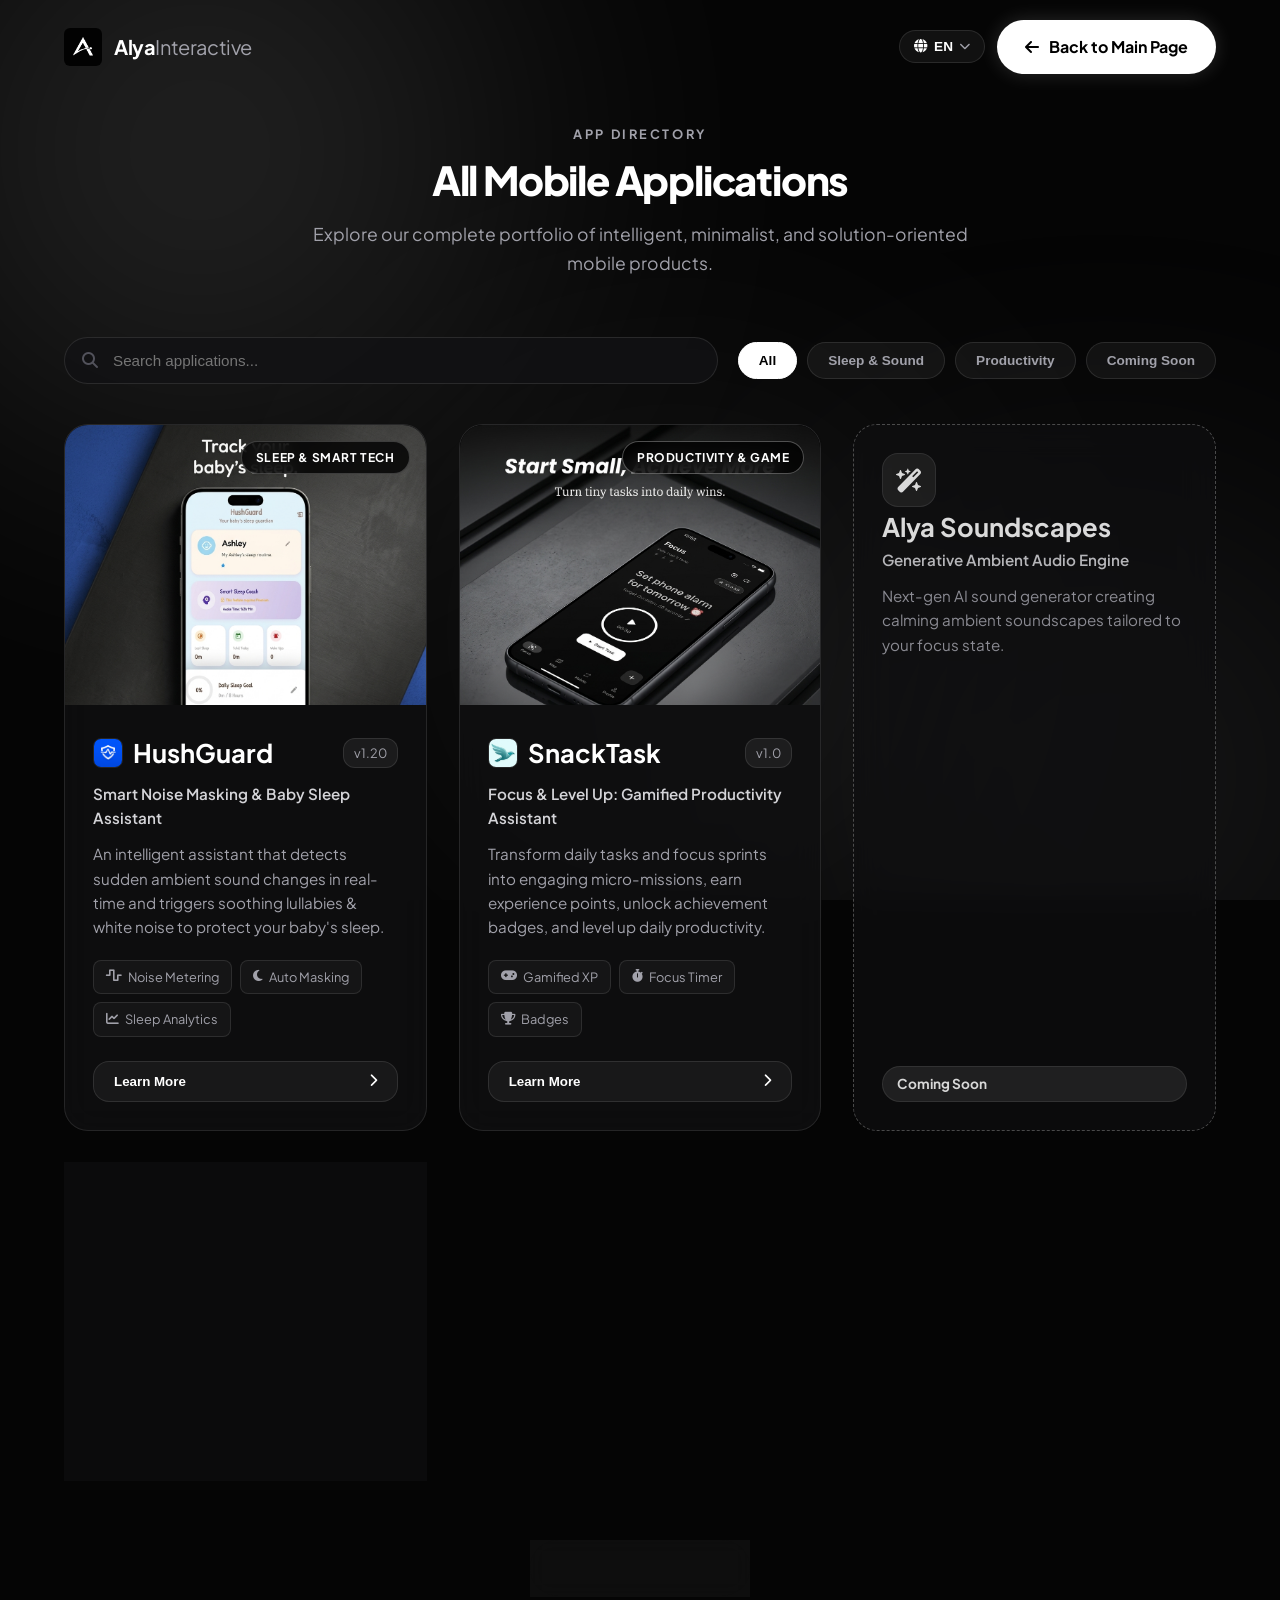
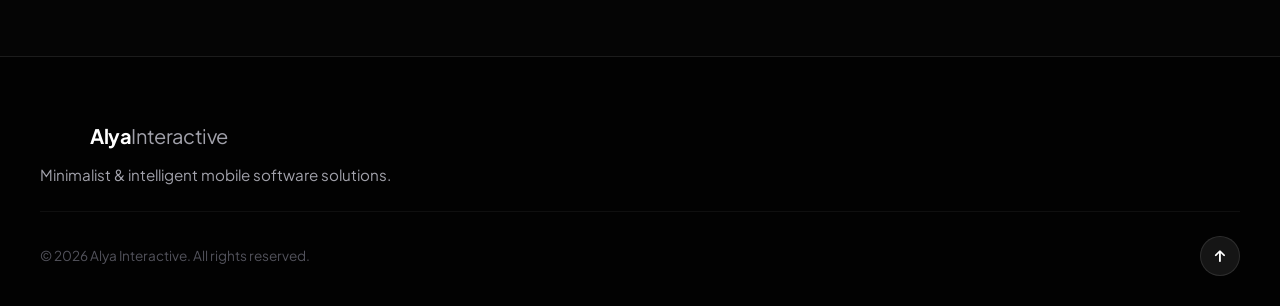
==== apps.html @ 1047029e "feat: add scalable full app directory page apps.html with search & filters and return button" ====
<!DOCTYPE html>
<html lang="en">
<head>
    <meta charset="UTF-8">
    <meta name="viewport" content="width=device-width, initial-scale=1.0">
    <meta name="description" content="Alya Interactive - Full Mobile Applications Directory & Portfolio. Explore our entire catalog of iOS & Android apps.">
    <meta name="keywords" content="Alya Interactive, Apps Catalog, HushGuard, SnackTask, Mobile Directory, Flutter Apps">
    <meta name="author" content="Alya Interactive">
    <title>All Applications | Alya Interactive Catalog</title>
    
    <!-- Google Fonts -->
    <link rel="preconnect" href="https://fonts.googleapis.com">
    <link rel="preconnect" href="https://fonts.gstatic.com" crossorigin>
    <link href="https://fonts.googleapis.com/css2?family=Plus+Jakarta+Sans:wght@300;400;500;600;700;800&display=swap" rel="stylesheet">
    
    <!-- FontAwesome Icons -->
    <link rel="stylesheet" href="https://cdnjs.cloudflare.com/ajax/libs/font-awesome/6.5.1/css/all.min.css">
    
    <!-- Custom CSS -->
    <link rel="stylesheet" href="style.css">
</head>
<body>
    <!-- Background Animated Gradient Orbs -->
    <div class="gradient-bg">
        <div class="orb orb-1"></div>
        <div class="orb orb-2"></div>
        <div class="orb orb-3"></div>
    </div>
    
    <!-- Header / Navbar -->
    <header class="navbar-header scrolled" id="navbar">
        <div class="nav-container">
            <a href="index.html" class="brand-logo" id="brand-logo">
                <img src="assets/images/logo.png" alt="Alya Interactive Logo" class="brand-logo-img">
                <span class="logo-text">Alya<span class="highlight">Interactive</span></span>
            </a>
            
            <div class="nav-actions">
                <!-- 10 Languages i18n Dropdown -->
                <div class="lang-dropdown" id="lang-dropdown">
                    <button class="lang-btn" id="lang-btn" onclick="toggleLangMenu(event)" aria-label="Select Language">
                        <i class="fa-solid fa-globe"></i>
                        <span id="current-lang-code">EN</span>
                        <i class="fa-solid fa-chevron-down lang-chevron"></i>
                    </button>
                    <div class="lang-menu" id="lang-menu">
                        <button class="lang-option" data-lang="en" onclick="setLanguage('en')">🇬🇧 English</button>
                        <button class="lang-option" data-lang="tr" onclick="setLanguage('tr')">🇹🇷 Türkçe</button>
                        <button class="lang-option" data-lang="es" onclick="setLanguage('es')">🇪🇸 Español</button>
                        <button class="lang-option" data-lang="de" onclick="setLanguage('de')">🇩🇪 Deutsch</button>
                        <button class="lang-option" data-lang="fr" onclick="setLanguage('fr')">🇫🇷 Français</button>
                        <button class="lang-option" data-lang="it" onclick="setLanguage('it')">🇮🇹 Italiano</button>
                        <button class="lang-option" data-lang="pt" onclick="setLanguage('pt')">🇵🇹 Português</button>
                        <button class="lang-option" data-lang="ja" onclick="setLanguage('ja')">🇯🇵 日本語</button>
                        <button class="lang-option" data-lang="ko" onclick="setLanguage('ko')">🇰🇷 한국어</button>
                        <button class="lang-option" data-lang="zh" onclick="setLanguage('zh')">🇨🇳 中文</button>
                    </div>
                </div>

                <a href="index.html" class="btn-primary" id="btn-back-home">
                    <i class="fa-solid fa-arrow-left"></i>
                    <span data-i18n="back_to_home">Back to Main Page</span>
                </a>
            </div>
        </div>
    </header>

    <main>
        <!-- Full Apps Catalog Section -->
        <section class="directory-section">
            <div class="section-header">
                <span class="section-tag" data-i18n="directory_tag">APP DIRECTORY</span>
                <h2 class="section-title" data-i18n="directory_title">All Mobile Applications</h2>
                <p class="section-description" data-i18n="directory_sub">Explore our complete portfolio of intelligent, minimalist, and solution-oriented mobile products.</p>
            </div>

            <!-- Search & Filter Bar -->
            <div class="directory-controls">
                <div class="search-box">
                    <i class="fa-solid fa-magnifying-glass"></i>
                    <input type="text" id="app-search-input" placeholder="Search applications..." onkeyup="filterApps()" data-i18n-ph="search_ph">
                </div>
                <div class="filter-pills" id="filter-pills">
                    <button class="filter-pill active" onclick="filterCategory('all', this)" data-i18n="cat_all">All</button>
                    <button class="filter-pill" onclick="filterCategory('sleep', this)" data-i18n="cat_sleep">Sleep & Sound</button>
                    <button class="filter-pill" onclick="filterCategory('productivity', this)" data-i18n="cat_prod">Productivity</button>
                    <button class="filter-pill" onclick="filterCategory('upcoming', this)" data-i18n="cat_upcoming">Coming Soon</button>
                </div>
            </div>

            <div class="apps-grid" id="full-apps-grid">
                <!-- App Card 1: HushGuard -->
                <article class="app-card" data-category="sleep" data-name="hushguard sleep noise masking baby">
                    <div class="app-card-image">
                        <img src="assets/images/hushguard_mockup.png" alt="HushGuard Smart Noise Masking Assistant" loading="lazy">
                        <div class="app-badge">Sleep & Smart Tech</div>
                    </div>
                    <div class="app-card-body">
                        <div class="app-title-row">
                            <div class="app-title-flex">
                                <img src="assets/images/hushguard_icon.png" alt="HushGuard Icon" class="app-mini-icon" onerror="this.style.display='none';">
                                <h3 class="app-title">HushGuard</h3>
                            </div>
                            <span class="app-version">v1.20</span>
                        </div>
                        <p class="app-tagline" data-i18n="hushguard_tagline">Smart Noise Masking & Baby Sleep Assistant</p>
                        <p class="app-summary" data-i18n="hushguard_summary">
                            An intelligent assistant that detects sudden ambient sound changes in real-time and triggers soothing lullabies & white noise to protect your baby's sleep.
                        </p>
                        
                        <div class="app-features-chips">
                            <span><i class="fa-solid fa-wave-square"></i> Noise Metering</span>
                            <span><i class="fa-solid fa-moon"></i> Auto Masking</span>
                            <span><i class="fa-solid fa-chart-line"></i> Sleep Analytics</span>
                        </div>
                        
                        <div class="app-card-actions">
                            <button class="btn-card-details" onclick="openModal('hushguard')" id="btn-details-hushguard">
                                <span data-i18n="btn_details">Learn More</span>
                                <i class="fa-solid fa-chevron-right"></i>
                            </button>
                        </div>
                    </div>
                </article>

                <!-- App Card 2: SnackTask -->
                <article class="app-card" data-category="productivity" data-name="snacktask focus task gamified productivity">
                    <div class="app-card-image">
                        <img src="assets/images/snacktask_mockup.png" alt="SnackTask Gamified Task & Focus Booster" loading="lazy">
                        <div class="app-badge accent-green">Productivity & Game</div>
                    </div>
                    <div class="app-card-body">
                        <div class="app-title-row">
                            <div class="app-title-flex">
                                <img src="assets/images/snacktask_icon.png" alt="SnackTask Icon" class="app-mini-icon" onerror="this.style.display='none';">
                                <h3 class="app-title">SnackTask</h3>
                            </div>
                            <span class="app-version">v1.0</span>
                        </div>
                        <p class="app-tagline" data-i18n="snacktask_tagline">Focus & Level Up: Gamified Productivity Assistant</p>
                        <p class="app-summary" data-i18n="snacktask_summary">
                            Transform daily tasks and focus sprints into engaging micro-missions, earn experience points, unlock achievement badges, and level up daily productivity.
                        </p>
                        
                        <div class="app-features-chips">
                            <span><i class="fa-solid fa-gamepad"></i> Gamified XP</span>
                            <span><i class="fa-solid fa-stopwatch"></i> Focus Timer</span>
                            <span><i class="fa-solid fa-trophy"></i> Badges</span>
                        </div>
                        
                        <div class="app-card-actions">
                            <button class="btn-card-details" onclick="openModal('snacktask')" id="btn-details-snacktask">
                                <span data-i18n="btn_details">Learn More</span>
                                <i class="fa-solid fa-chevron-right"></i>
                            </button>
                        </div>
                    </div>
                </article>

                <!-- Future Scalable App Card 3 Placeholder -->
                <article class="app-card lab-card-placeholder" data-category="upcoming" data-name="alya soundscapes white noise ambient lab">
                    <div class="app-card-body">
                        <div class="lab-icon"><i class="fa-solid fa-wand-magic-sparkles"></i></div>
                        <h3 class="app-title">Alya Soundscapes</h3>
                        <p class="app-tagline">Generative Ambient Audio Engine</p>
                        <p class="app-summary">Next-gen AI sound generator creating calming ambient soundscapes tailored to your focus state.</p>
                        <span class="lab-badge">Coming Soon</span>
                    </div>
                </article>

                <!-- Future Scalable App Card 4 Placeholder -->
                <article class="app-card lab-card-placeholder" data-category="upcoming" data-name="alya focus lab ai productivity tracker">
                    <div class="app-card-body">
                        <div class="lab-icon"><i class="fa-solid fa-brain"></i></div>
                        <h3 class="app-title">Alya Focus Lab</h3>
                        <p class="app-tagline">AI-Powered Workflow Optimizer</p>
                        <p class="app-summary">Intelligent productivity coach that automatically organizes work sprints and prevents burnout.</p>
                        <span class="lab-badge">In Development</span>
                    </div>
                </article>
            </div>
            
            <div class="back-home-bottom">
                <a href="index.html" class="btn-secondary">
                    <i class="fa-solid fa-arrow-left"></i>
                    <span data-i18n="back_to_home">Back to Main Page</span>
                </a>
            </div>
        </section>
    </main>

    <!-- Footer -->
    <footer class="footer">
        <div class="footer-container">
            <div class="footer-brand">
                <div class="brand-logo">
                    <img src="assets/images/logo.png" alt="Alya Interactive Logo" class="brand-logo-img">
                    <span class="logo-text">Alya<span class="highlight">Interactive</span></span>
                </div>
                <p data-i18n="footer_tagline">Minimalist & intelligent mobile software solutions.</p>
            </div>
            
            <div class="footer-bottom">
                <p data-i18n="footer_rights">© 2026 Alya Interactive. All rights reserved.</p>
                <button class="back-to-top" id="back-to-top" onclick="window.scrollTo({top: 0, behavior: 'smooth'})" aria-label="Back to Top">
                    <i class="fa-solid fa-arrow-up"></i>
                </button>
            </div>
        </div>
    </footer>

    <!-- App Detail Modal -->
    <div class="modal-backdrop" id="app-modal" onclick="closeModalOnBackdrop(event)">
        <div class="modal-content">
            <button class="modal-close" onclick="closeModal()" aria-label="Close Modal"><i class="fa-solid fa-xmark"></i></button>
            
            <div id="modal-hushguard" class="modal-app-details" style="display: none;">
                <div class="modal-header">
                    <img src="assets/images/hushguard_mockup.png" alt="HushGuard Screenshot" class="modal-img">
                    <div>
                        <span class="modal-tag">Baby & Sleep Tech</span>
                        <h2>HushGuard</h2>
                        <p class="modal-sub">Smart Noise Monitoring & Masking Assistant</p>
                    </div>
                </div>
                <div class="modal-body-text">
                    <h4>Key Features</h4>
                    <ul>
                        <li><i class="fa-solid fa-check"></i> <strong>Ambient Noise Monitoring:</strong> Real-time high-precision decibel and noise level detection.</li>
                        <li><i class="fa-solid fa-check"></i> <strong>Automated Sound Trigger:</strong> Instantly plays soothing white noise or lullabies when disturbance or crying is detected.</li>
                        <li><i class="fa-solid fa-check"></i> <strong>Rich Audio Library:</strong> Ocean waves, rain soundscapes, white noise, and custom lullabies.</li>
                        <li><i class="fa-solid fa-check"></i> <strong>Background Efficiency:</strong> Continues monitoring seamlessly with minimal battery footprint even with screen off.</li>
                    </ul>
                    <div class="modal-store-buttons">
                        <a href="https://play.google.com/store/apps/details?id=com.hushguard.app" target="_blank" rel="noopener" class="btn-store active-store">
                            <i class="fa-brands fa-google-play"></i> Google Play Store
                        </a>
                        <a href="#" class="btn-store disabled" onclick="alert('App Store download link will be live soon!')">
                            <i class="fa-brands fa-apple"></i> App Store (Coming Soon)
                        </a>
                    </div>
                </div>
            </div>

            <div id="modal-snacktask" class="modal-app-details" style="display: none;">
                <div class="modal-header">
                    <img src="assets/images/snacktask_mockup.png" alt="SnackTask Screenshot" class="modal-img">
                    <div>
                        <span class="modal-tag">Productivity & Gaming</span>
                        <h2>SnackTask</h2>
                        <p class="modal-sub">Gamified Task & Focus Sprint Tracker</p>
                    </div>
                </div>
                <div class="modal-body-text">
                    <h4>Key Features</h4>
                    <ul>
                        <li><i class="fa-solid fa-check"></i> <strong>Gamified Task Engine:</strong> Earn XP points, level up, and build productivity streaks as you complete daily goals.</li>
                        <li><i class="fa-solid fa-check"></i> <strong>Pomodoro Focus Sprints:</strong> Manage your deep work sessions with customizable focus timers.</li>
                        <li><i class="fa-solid fa-check"></i> <strong>Snack & Badge System:</strong> Unlock fun badges, avatars, and rewards for milestone accomplishments.</li>
                        <li><i class="fa-solid fa-check"></i> <strong>Clean & Lightning Fast:</strong> Zero friction, minimalist layout focused purely on your goals.</li>
                    </ul>
                    <div class="modal-store-buttons">
                        <a href="https://play.google.com/store/apps/details?id=com.alyainteractive.snacktask" target="_blank" rel="noopener" class="btn-store active-store">
                            <i class="fa-brands fa-google-play"></i> Google Play Store
                        </a>
                        <a href="#" class="btn-store disabled" onclick="alert('App Store download link will be live soon!')">
                            <i class="fa-brands fa-apple"></i> App Store (Coming Soon)
                        </a>
                    </div>
                </div>
            </div>
        </div>
    </div>

    <!-- Custom i18n & Core JS -->
    <script src="i18n.js"></script>
    <script src="script.js"></script>
</body>
</html>
---- style.css ----
/* ==========================================================================
   Alya Interactive - Minimalist Monochrome (Black & White) Design System
   ========================================================================== */

:root {
    /* Color Palette - Pure Monochrome */
    --bg-dark: #050505;
    --bg-surface: rgba(18, 18, 20, 0.7);
    --bg-surface-hover: rgba(28, 28, 32, 0.85);
    --bg-card: rgba(15, 15, 17, 0.8);
    --border-color: rgba(255, 255, 255, 0.1);
    --border-highlight: rgba(255, 255, 255, 0.3);
    
    --text-primary: #ffffff;
    --text-secondary: #a1a1aa;
    --text-muted: #52525b;
    
    /* Monochrome Accents */
    --accent-white: #ffffff;
    --accent-silver: #d4d4d8;
    --accent-gray: #3f3f46;
    
    --gradient-brand: linear-gradient(135deg, #ffffff 0%, #a1a1aa 100%);
    --gradient-text: linear-gradient(135deg, #ffffff 0%, #d4d4d8 60%, #71717a 100%);
    --gradient-silver: linear-gradient(135deg, #e4e4e7 0%, #52525b 100%);
    
    /* Shadows & Glows */
    --glow-white: 0 0 30px rgba(255, 255, 255, 0.15);
    --shadow-card: 0 20px 40px -15px rgba(0, 0, 0, 0.8);
    
    /* Layout & Spacing */
    --radius-sm: 8px;
    --radius-md: 16px;
    --radius-lg: 24px;
    --radius-xl: 32px;
    --transition: all 0.3s cubic-bezier(0.16, 1, 0.3, 1);
}

/* Reset & Base Styles */
* {
    margin: 0;
    padding: 0;
    box-sizing: border-box;
}

html {
    scroll-behavior: smooth;
    font-size: 16px;
}

body {
    font-family: 'Plus Jakarta Sans', -apple-system, BlinkMacSystemFont, 'Segoe UI', Roboto, sans-serif;
    background-color: var(--bg-dark);
    color: var(--text-primary);
    line-height: 1.6;
    overflow-x: hidden;
    position: relative;
    min-height: 100vh;
}

/* Scrollbar Customization */
::-webkit-scrollbar {
    width: 8px;
}
::-webkit-scrollbar-track {
    background: var(--bg-dark);
}
::-webkit-scrollbar-thumb {
    background: rgba(255, 255, 255, 0.2);
    border-radius: 4px;
}
::-webkit-scrollbar-thumb:hover {
    background: rgba(255, 255, 255, 0.4);
}

/* Background Ambient Orbs (Monochrome) */
.gradient-bg {
    position: fixed;
    top: 0;
    left: 0;
    width: 100vw;
    height: 100vh;
    z-index: -1;
    overflow: hidden;
    pointer-events: none;
}

.orb {
    position: absolute;
    border-radius: 50%;
    filter: blur(140px);
    opacity: 0.12;
    animation: floatOrb 20s infinite alternate ease-in-out;
}

.orb-1 {
    width: 600px;
    height: 600px;
    background: #ffffff;
    top: -150px;
    left: -100px;
}

.orb-2 {
    width: 550px;
    height: 550px;
    background: #a1a1aa;
    bottom: -150px;
    right: -100px;
    animation-delay: -7s;
}

.orb-3 {
    width: 450px;
    height: 450px;
    background: #ffffff;
    top: 45%;
    left: 35%;
    opacity: 0.08;
    animation-delay: -14s;
}

@keyframes floatOrb {
    0% { transform: translate(0, 0) scale(1); }
    50% { transform: translate(50px, 60px) scale(1.08); }
    100% { transform: translate(-30px, -40px) scale(0.92); }
}

/* Typography Helpers */
.gradient-text {
    background: var(--gradient-text);
    -webkit-background-clip: text;
    -webkit-text-fill-color: transparent;
    display: inline-block;
}

/* Navbar */
.navbar-header {
    position: fixed;
    top: 0;
    left: 0;
    width: 100%;
    z-index: 1000;
    transition: var(--transition);
    padding: 20px 0;
}

.navbar-header.scrolled {
    background: rgba(5, 5, 5, 0.9);
    backdrop-filter: blur(20px);
    border-bottom: 1px solid var(--border-color);
    padding: 14px 0;
}

.nav-container {
    max-width: 1200px;
    margin: 0 auto;
    padding: 0 24px;
    display: flex;
    align-items: center;
    justify-content: space-between;
}

.brand-logo {
    display: flex;
    align-items: center;
    gap: 12px;
    text-decoration: none;
    color: var(--text-primary);
    font-weight: 700;
    font-size: 1.25rem;
    letter-spacing: -0.02em;
}

.brand-logo-img {
    height: 38px;
    width: auto;
    object-fit: contain;
    border-radius: 6px;
    filter: invert(1) brightness(1.2);
    mix-blend-mode: screen;
}

.logo-icon {
    width: 38px;
    height: 38px;
    background: #ffffff;
    border-radius: 8px;
    display: flex;
    align-items: center;
    justify-content: center;
    color: #000000;
    font-size: 1.1rem;
    box-shadow: var(--glow-white);
}

.logo-text .highlight {
    color: var(--text-secondary);
    font-weight: 400;
}

.nav-menu {
    display: flex;
    align-items: center;
    gap: 32px;
    background: rgba(255, 255, 255, 0.03);
    padding: 8px 24px;
    border-radius: 40px;
    border: 1px solid var(--border-color);
    backdrop-filter: blur(12px);
}

.nav-link {
    color: var(--text-secondary);
    text-decoration: none;
    font-size: 0.95rem;
    font-weight: 500;
    transition: var(--transition);
    position: relative;
}

.nav-link:hover, .nav-link.active {
    color: var(--text-primary);
}

.nav-link.active::after {
    content: '';
    position: absolute;
    bottom: -6px;
    left: 0;
    width: 100%;
    height: 2px;
    background: #ffffff;
    border-radius: 2px;
}

.nav-actions {
    display: flex;
    align-items: center;
    gap: 12px;
}

/* Language Dropdown Selector */
.lang-dropdown {
    position: relative;
}

.lang-btn {
    display: inline-flex;
    align-items: center;
    gap: 6px;
    background: rgba(255, 255, 255, 0.05);
    color: var(--text-primary);
    padding: 8px 14px;
    border-radius: 30px;
    font-size: 0.85rem;
    font-weight: 600;
    border: 1px solid var(--border-color);
    cursor: pointer;
    transition: var(--transition);
}

.lang-btn:hover {
    background: rgba(255, 255, 255, 0.12);
    border-color: rgba(255, 255, 255, 0.3);
}

.lang-chevron {
    font-size: 0.7rem;
    color: var(--text-secondary);
    transition: transform 0.2s ease;
}

.lang-menu {
    position: absolute;
    top: calc(100% + 8px);
    right: 0;
    background: #0f0f12;
    border: 1px solid var(--border-highlight);
    border-radius: var(--radius-md);
    padding: 8px;
    display: flex;
    flex-direction: column;
    gap: 4px;
    min-width: 150px;
    box-shadow: var(--shadow-card), var(--glow-white);
    opacity: 0;
    pointer-events: none;
    transform: translateY(-8px);
    transition: var(--transition);
    z-index: 1100;
}

.lang-dropdown.active .lang-menu {
    opacity: 1;
    pointer-events: auto;
    transform: translateY(0);
}

.lang-dropdown.active .lang-chevron {
    transform: rotate(180deg);
}

.lang-option {
    background: transparent;
    border: none;
    color: var(--text-secondary);
    padding: 8px 12px;
    border-radius: 8px;
    text-align: left;
    font-size: 0.85rem;
    font-weight: 500;
    cursor: pointer;
    transition: var(--transition);
}

.lang-option:hover, .lang-option.active {
    background: rgba(255, 255, 255, 0.1);
    color: #ffffff;
}

.btn-github-nav {
    display: inline-flex;
    align-items: center;
    gap: 8px;
    background: rgba(255, 255, 255, 0.05);
    color: var(--text-primary);
    padding: 9px 18px;
    border-radius: 30px;
    font-size: 0.9rem;
    font-weight: 600;
    text-decoration: none;
    border: 1px solid var(--border-color);
    transition: var(--transition);
}

.btn-github-nav:hover {
    background: rgba(255, 255, 255, 0.15);
    border-color: rgba(255, 255, 255, 0.4);
    transform: translateY(-2px);
}

.mobile-toggle {
    display: none;
    background: transparent;
    border: none;
    color: var(--text-primary);
    font-size: 1.5rem;
    cursor: pointer;
}

/* High-Contrast Buttons */
.btn-primary {
    display: inline-flex;
    align-items: center;
    gap: 10px;
    background: #ffffff;
    color: #000000;
    padding: 14px 28px;
    border-radius: 30px;
    font-size: 1rem;
    font-weight: 700;
    text-decoration: none;
    border: none;
    cursor: pointer;
    box-shadow: 0 0 20px rgba(255, 255, 255, 0.15);
    transition: var(--transition);
}

.btn-primary:hover {
    transform: translateY(-3px);
    background: #e4e4e7;
    box-shadow: 0 10px 30px rgba(255, 255, 255, 0.25);
}

.btn-secondary {
    display: inline-flex;
    align-items: center;
    gap: 10px;
    background: rgba(255, 255, 255, 0.04);
    color: var(--text-primary);
    padding: 14px 28px;
    border-radius: 30px;
    font-size: 1rem;
    font-weight: 600;
    text-decoration: none;
    border: 1px solid var(--border-color);
    backdrop-filter: blur(10px);
    transition: var(--transition);
}

.btn-secondary:hover {
    background: rgba(255, 255, 255, 0.1);
    border-color: rgba(255, 255, 255, 0.3);
    transform: translateY(-3px);
}

.btn-block {
    width: 100%;
    justify-content: center;
}

/* Sections Base */
section {
    padding: 120px 24px 60px;
    max-width: 1200px;
    margin: 0 auto;
}

.section-header {
    text-align: center;
    max-width: 700px;
    margin: 0 auto 60px;
}

.section-tag {
    display: inline-block;
    font-size: 0.8rem;
    font-weight: 700;
    letter-spacing: 0.2em;
    color: var(--text-secondary);
    margin-bottom: 12px;
    text-transform: uppercase;
}

.section-title {
    font-size: 2.5rem;
    font-weight: 800;
    letter-spacing: -0.03em;
    margin-bottom: 16px;
    line-height: 1.2;
}

.section-description {
    color: var(--text-secondary);
    font-size: 1.1rem;
}

/* Hero Section */
.hero-section {
    min-height: 85vh;
    display: flex;
    align-items: center;
    justify-content: center;
    text-align: center;
    padding-top: 160px;
}

.hero-content {
    max-width: 850px;
}

.badge-pill {
    display: inline-flex;
    align-items: center;
    gap: 8px;
    background: rgba(255, 255, 255, 0.06);
    border: 1px solid rgba(255, 255, 255, 0.15);
    padding: 6px 16px;
    border-radius: 20px;
    font-size: 0.85rem;
    font-weight: 600;
    color: #e4e4e7;
    margin-bottom: 24px;
}

.badge-dot {
    width: 8px;
    height: 8px;
    background: #ffffff;
    border-radius: 50%;
    box-shadow: 0 0 10px rgba(255, 255, 255, 0.9);
    animation: pulseDot 2s infinite ease-in-out;
}

@keyframes pulseDot {
    0% {
        transform: scale(0.9);
        opacity: 0.35;
        box-shadow: 0 0 4px rgba(255, 255, 255, 0.3);
    }
    50% {
        transform: scale(1.35);
        opacity: 1;
        box-shadow: 0 0 16px rgba(255, 255, 255, 1), 0 0 24px rgba(255, 255, 255, 0.7);
    }
    100% {
        transform: scale(0.9);
        opacity: 0.35;
        box-shadow: 0 0 4px rgba(255, 255, 255, 0.3);
    }
}

.hero-title {
    font-size: 3.5rem;
    font-weight: 800;
    line-height: 1.15;
    letter-spacing: -0.03em;
    margin-bottom: 24px;
}

.hero-subtitle {
    font-size: 1.25rem;
    color: var(--text-secondary);
    margin-bottom: 40px;
    font-weight: 400;
}

.hero-cta-group {
    display: flex;
    align-items: center;
    justify-content: center;
    gap: 20px;
    margin-bottom: 60px;
    flex-wrap: wrap;
}

.hero-stats {
    display: flex;
    align-items: center;
    justify-content: center;
    gap: 40px;
    background: var(--bg-surface);
    border: 1px solid var(--border-color);
    padding: 24px 40px;
    border-radius: var(--radius-xl);
    backdrop-filter: blur(16px);
    width: fit-content;
    margin: 0 auto;
}

.stat-item {
    display: flex;
    flex-direction: column;
    align-items: center;
}

.stat-number {
    font-size: 1.8rem;
    font-weight: 800;
    color: var(--text-primary);
}

.stat-label {
    font-size: 0.85rem;
    color: var(--text-secondary);
}

.stat-divider {
    width: 1px;
    height: 40px;
    background: var(--border-color);
}

/* App Showcase Grid */
.apps-grid {
    display: grid;
    grid-template-columns: repeat(auto-fit, minmax(340px, 1fr));
    gap: 32px;
    margin-bottom: 40px;
}

.app-card {
    background: var(--bg-card);
    border: 1px solid var(--border-color);
    border-radius: var(--radius-lg);
    overflow: hidden;
    backdrop-filter: blur(16px);
    transition: var(--transition);
    display: flex;
    flex-direction: column;
}

.app-card:hover {
    transform: translateY(-8px);
    border-color: var(--border-highlight);
    box-shadow: var(--shadow-card), var(--glow-white);
}

.app-card-image {
    position: relative;
    width: 100%;
    height: 280px;
    background: #000000;
    overflow: hidden;
}

.app-card-image img {
    width: 100%;
    height: 100%;
    object-fit: cover;
    object-position: top center;
    transition: transform 0.5s ease;
}

.app-card:hover .app-card-image img {
    transform: scale(1.04);
}

.app-badge {
    position: absolute;
    top: 16px;
    right: 16px;
    background: rgba(0, 0, 0, 0.8);
    border: 1px solid rgba(255, 255, 255, 0.2);
    backdrop-filter: blur(8px);
    color: #ffffff;
    font-size: 0.75rem;
    font-weight: 700;
    padding: 6px 14px;
    border-radius: 20px;
    text-transform: uppercase;
    letter-spacing: 0.05em;
}

.app-badge.accent-green {
    background: rgba(0, 0, 0, 0.8);
    border-color: rgba(255, 255, 255, 0.3);
}

.app-card-body {
    padding: 28px;
    display: flex;
    flex-direction: column;
    flex: 1;
}

.app-title-row {
    display: flex;
    align-items: center;
    justify-content: space-between;
    margin-bottom: 8px;
}

.app-title-flex {
    display: flex;
    align-items: center;
    gap: 10px;
}

.app-mini-icon {
    width: 30px;
    height: 30px;
    border-radius: 8px;
    object-fit: cover;
    border: 1px solid var(--border-color);
}

.app-title {
    font-size: 1.6rem;
    font-weight: 700;
}

.app-version {
    font-size: 0.8rem;
    background: rgba(255, 255, 255, 0.06);
    border: 1px solid var(--border-color);
    padding: 4px 10px;
    border-radius: 12px;
    color: var(--text-secondary);
}

.app-tagline {
    color: var(--accent-silver);
    font-size: 0.95rem;
    font-weight: 600;
    margin-bottom: 12px;
}

.app-summary {
    color: var(--text-secondary);
    font-size: 0.95rem;
    margin-bottom: 20px;
    flex: 1;
}

.app-features-chips {
    display: flex;
    flex-wrap: wrap;
    gap: 8px;
    margin-bottom: 24px;
}

.app-features-chips span {
    background: rgba(255, 255, 255, 0.04);
    border: 1px solid var(--border-color);
    padding: 6px 12px;
    border-radius: 8px;
    font-size: 0.8rem;
    color: var(--text-secondary);
    display: flex;
    align-items: center;
    gap: 6px;
}

.app-card-actions {
    margin-top: auto;
}

.btn-card-details {
    width: 100%;
    display: flex;
    align-items: center;
    justify-content: space-between;
    background: rgba(255, 255, 255, 0.05);
    border: 1px solid var(--border-color);
    color: var(--text-primary);
    padding: 12px 20px;
    border-radius: var(--radius-md);
    font-weight: 600;
    cursor: pointer;
    transition: var(--transition);
}

.btn-card-details:hover {
    background: #ffffff;
    border-color: #ffffff;
    color: #000000;
}

.view-all-apps-wrapper {
    display: flex;
    justify-content: center;
    margin: 20px 0 50px;
}

.btn-all-apps {
    gap: 12px;
}

/* Directory Page Controls */
.directory-controls {
    display: flex;
    align-items: center;
    justify-content: space-between;
    gap: 20px;
    margin-bottom: 40px;
    flex-wrap: wrap;
}

.search-box {
    position: relative;
    flex: 1;
    min-width: 280px;
}

.search-box i {
    position: absolute;
    left: 18px;
    top: 50%;
    transform: translateY(-50%);
    color: var(--text-muted);
    font-size: 1rem;
}

.search-box input {
    width: 100%;
    background: rgba(18, 18, 20, 0.8);
    border: 1px solid var(--border-color);
    border-radius: 30px;
    padding: 14px 20px 14px 48px;
    color: var(--text-primary);
    font-size: 0.95rem;
    outline: none;
    transition: var(--transition);
}

.search-box input:focus {
    border-color: #ffffff;
    box-shadow: var(--glow-white);
}

.filter-pills {
    display: flex;
    align-items: center;
    gap: 10px;
    flex-wrap: wrap;
}

.filter-pill {
    background: rgba(255, 255, 255, 0.05);
    border: 1px solid var(--border-color);
    color: var(--text-secondary);
    padding: 10px 20px;
    border-radius: 30px;
    font-size: 0.85rem;
    font-weight: 600;
    cursor: pointer;
    transition: var(--transition);
}

.filter-pill:hover, .filter-pill.active {
    background: #ffffff;
    color: #000000;
    border-color: #ffffff;
}

.lab-card-placeholder {
    opacity: 0.85;
    border: 1px dashed var(--border-highlight);
}

.back-home-bottom {
    display: flex;
    justify-content: center;
    margin-top: 60px;
}

/* Future Lab Banner */
.future-lab-banner {
    display: flex;
    align-items: center;
    gap: 24px;
    background: rgba(18, 18, 20, 0.8);
    border: 1px dashed rgba(255, 255, 255, 0.25);
    padding: 28px 36px;
    border-radius: var(--radius-lg);
    backdrop-filter: blur(16px);
}

.lab-icon {
    width: 54px;
    height: 54px;
    background: rgba(255, 255, 255, 0.08);
    color: #ffffff;
    border-radius: 16px;
    display: flex;
    align-items: center;
    justify-content: center;
    font-size: 1.5rem;
    flex-shrink: 0;
    border: 1px solid var(--border-color);
}

.lab-text {
    flex: 1;
}

.lab-text h3 {
    font-size: 1.25rem;
    margin-bottom: 4px;
}

.lab-text p {
    color: var(--text-secondary);
    font-size: 0.95rem;
}

.lab-badge {
    background: rgba(255, 255, 255, 0.1);
    border: 1px solid var(--border-color);
    color: #ffffff;
    padding: 6px 14px;
    border-radius: 20px;
    font-size: 0.85rem;
    font-weight: 700;
}

/* Philosophy Section Grid */
.pillars-grid {
    display: grid;
    grid-template-columns: repeat(auto-fit, minmax(240px, 1fr));
    gap: 24px;
}

.pillar-card {
    background: var(--bg-surface);
    border: 1px solid var(--border-color);
    padding: 32px 24px;
    border-radius: var(--radius-lg);
    backdrop-filter: blur(16px);
    transition: var(--transition);
}

.pillar-card:hover {
    transform: translateY(-5px);
    border-color: rgba(255, 255, 255, 0.3);
    background: var(--bg-surface-hover);
}

.pillar-icon {
    width: 48px;
    height: 48px;
    background: rgba(255, 255, 255, 0.08);
    border-radius: 12px;
    display: flex;
    align-items: center;
    justify-content: center;
    color: #ffffff;
    font-size: 1.3rem;
    margin-bottom: 20px;
    border: 1px solid var(--border-color);
}

.pillar-card h3 {
    font-size: 1.2rem;
    margin-bottom: 12px;
}

.pillar-card p {
    color: var(--text-secondary);
    font-size: 0.95rem;
}

/* Contact Section */
.contact-card {
    background: var(--bg-card);
    border: 1px solid var(--border-color);
    border-radius: var(--radius-xl);
    padding: 50px;
    display: grid;
    grid-template-columns: 1fr 1fr;
    gap: 50px;
    backdrop-filter: blur(20px);
}

.contact-info h2 {
    font-size: 2.2rem;
    font-weight: 800;
    margin-top: 8px;
    margin-bottom: 16px;
    line-height: 1.25;
}

.contact-info p {
    color: var(--text-secondary);
    margin-bottom: 32px;
}

.contact-details {
    display: flex;
    flex-direction: column;
    gap: 20px;
}

.contact-item {
    display: flex;
    align-items: center;
    gap: 16px;
}

.contact-item i {
    width: 44px;
    height: 44px;
    background: rgba(255, 255, 255, 0.08);
    color: #ffffff;
    border-radius: 12px;
    display: flex;
    align-items: center;
    justify-content: center;
    font-size: 1.2rem;
    border: 1px solid var(--border-color);
}

.contact-item strong {
    display: block;
    font-size: 0.9rem;
    color: var(--text-muted);
}

.contact-item span {
    font-size: 1rem;
    color: var(--text-primary);
    font-weight: 500;
}

.contact-link {
    color: var(--text-primary);
    text-decoration: none;
    transition: var(--transition);
}

.contact-link:hover {
    color: var(--text-secondary);
    text-decoration: underline;
}

/* Form Styles */
.contact-form {
    display: flex;
    flex-direction: column;
    gap: 20px;
}

.form-group {
    display: flex;
    flex-direction: column;
    gap: 8px;
}

.form-group label {
    font-size: 0.9rem;
    font-weight: 600;
    color: var(--text-secondary);
}

.form-group input, .form-group textarea {
    background: rgba(0, 0, 0, 0.6);
    border: 1px solid var(--border-color);
    border-radius: var(--radius-md);
    padding: 14px 18px;
    color: var(--text-primary);
    font-family: inherit;
    font-size: 0.95rem;
    outline: none;
    transition: var(--transition);
}

.form-group input:focus, .form-group textarea:focus {
    border-color: #ffffff;
    box-shadow: 0 0 15px rgba(255, 255, 255, 0.15);
}

.form-status {
    font-size: 0.9rem;
    text-align: center;
    margin-top: 8px;
}

.form-status.success {
    color: #ffffff;
}

/* Footer */
.footer {
    border-top: 1px solid var(--border-color);
    padding: 60px 24px 30px;
    background: #020202;
}

.footer-container {
    max-width: 1200px;
    margin: 0 auto;
}

.footer-brand {
    margin-bottom: 24px;
}

.footer-brand p {
    color: var(--text-secondary);
    margin-top: 8px;
    font-size: 0.95rem;
}

.footer-links {
    display: flex;
    gap: 24px;
    margin-bottom: 40px;
}

.footer-links a {
    color: var(--text-secondary);
    text-decoration: none;
    font-size: 0.95rem;
    transition: var(--transition);
}

.footer-links a:hover {
    color: var(--text-primary);
}

.footer-bottom {
    display: flex;
    align-items: center;
    justify-content: space-between;
    padding-top: 24px;
    border-top: 1px solid rgba(255, 255, 255, 0.05);
    color: var(--text-muted);
    font-size: 0.85rem;
}

.back-to-top {
    background: rgba(255, 255, 255, 0.08);
    border: 1px solid var(--border-color);
    color: var(--text-primary);
    width: 40px;
    height: 40px;
    border-radius: 50%;
    cursor: pointer;
    transition: var(--transition);
}

.back-to-top:hover {
    background: #ffffff;
    color: #000000;
}

/* Modal Popup */
.modal-backdrop {
    position: fixed;
    top: 0;
    left: 0;
    width: 100vw;
    height: 100vh;
    background: rgba(0, 0, 0, 0.85);
    backdrop-filter: blur(16px);
    z-index: 2000;
    display: flex;
    align-items: center;
    justify-content: center;
    opacity: 0;
    pointer-events: none;
    transition: opacity 0.3s ease;
    padding: 20px;
}

.modal-backdrop.active {
    opacity: 1;
    pointer-events: auto;
}

.modal-content {
    background: #0d0d0f;
    border: 1px solid var(--border-highlight);
    border-radius: var(--radius-xl);
    max-width: 650px;
    width: 100%;
    padding: 36px;
    position: relative;
    box-shadow: var(--shadow-card), var(--glow-white);
    transform: scale(0.9);
    transition: transform 0.3s ease;
}

.modal-backdrop.active .modal-content {
    transform: scale(1);
}

.modal-close {
    position: absolute;
    top: 20px;
    right: 20px;
    background: rgba(255, 255, 255, 0.08);
    border: 1px solid var(--border-color);
    color: var(--text-primary);
    width: 36px;
    height: 36px;
    border-radius: 50%;
    cursor: pointer;
    font-size: 1.1rem;
    transition: var(--transition);
}

.modal-close:hover {
    background: #ffffff;
    color: #000000;
}

.modal-header {
    display: flex;
    align-items: center;
    gap: 20px;
    margin-bottom: 24px;
}

.modal-img {
    width: 80px;
    height: 80px;
    border-radius: 18px;
    object-fit: cover;
    border: 1px solid var(--border-color);
}

.modal-tag {
    font-size: 0.8rem;
    color: var(--text-secondary);
    font-weight: 700;
    text-transform: uppercase;
}

.modal-header h2 {
    font-size: 1.8rem;
    font-weight: 800;
}

.modal-sub {
    color: var(--text-secondary);
    font-size: 0.9rem;
}

.modal-body-text h4 {
    font-size: 1.1rem;
    margin-bottom: 14px;
}

.modal-body-text ul {
    list-style: none;
    margin-bottom: 28px;
}

.modal-body-text li {
    color: var(--text-secondary);
    margin-bottom: 10px;
    font-size: 0.95rem;
    display: flex;
    align-items: flex-start;
    gap: 10px;
}

.modal-body-text li i {
    color: #ffffff;
    margin-top: 4px;
}

.modal-store-buttons {
    display: flex;
    gap: 12px;
    flex-wrap: wrap;
}

.btn-card-actions {
    display: flex;
    gap: 10px;
    margin-top: auto;
}

.btn-card-store {
    display: inline-flex;
    align-items: center;
    gap: 8px;
    background: rgba(255, 255, 255, 0.08);
    border: 1px solid var(--border-color);
    color: var(--text-primary);
    padding: 12px 16px;
    border-radius: var(--radius-md);
    font-size: 0.9rem;
    font-weight: 600;
    text-decoration: none;
    transition: var(--transition);
    white-space: nowrap;
}

.btn-card-store:hover {
    background: #ffffff;
    color: #000000;
    border-color: #ffffff;
}

.btn-store {
    display: inline-flex;
    align-items: center;
    gap: 10px;
    background: rgba(255, 255, 255, 0.08);
    border: 1px solid var(--border-color);
    color: var(--text-primary);
    padding: 12px 20px;
    border-radius: 12px;
    text-decoration: none;
    font-size: 0.9rem;
    font-weight: 600;
    transition: var(--transition);
}

.btn-store.active-store {
    background: #ffffff;
    color: #000000;
    box-shadow: 0 0 20px rgba(255, 255, 255, 0.25);
}

.btn-store.active-store:hover {
    background: #e4e4e7;
    transform: translateY(-2px);
}

.btn-store.disabled {
    opacity: 0.55;
    cursor: pointer;
}

/* Responsive Media Queries */
@media (max-width: 900px) {
    .contact-card {
        grid-template-columns: 1fr;
        padding: 32px;
    }
    
    .hero-title {
        font-size: 2.6rem;
    }
    
    .future-lab-banner {
        flex-direction: column;
        text-align: center;
    }
}

@media (max-width: 768px) {
    .nav-menu {
        position: fixed;
        top: 80px;
        left: 0;
        width: 100%;
        background: rgba(5, 5, 5, 0.96);
        backdrop-filter: blur(20px);
        flex-direction: column;
        padding: 24px;
        border-radius: 0;
        border-bottom: 1px solid var(--border-color);
        display: none;
    }
    
    .nav-menu.active {
        display: flex;
    }

    .mobile-toggle {
        display: block;
    }
    
    .hero-stats {
        flex-direction: column;
        gap: 20px;
        width: 100%;
    }
    
    .stat-divider {
        width: 80%;
        height: 1px;
    }
    
    .section-title {
        font-size: 2rem;
    }
}
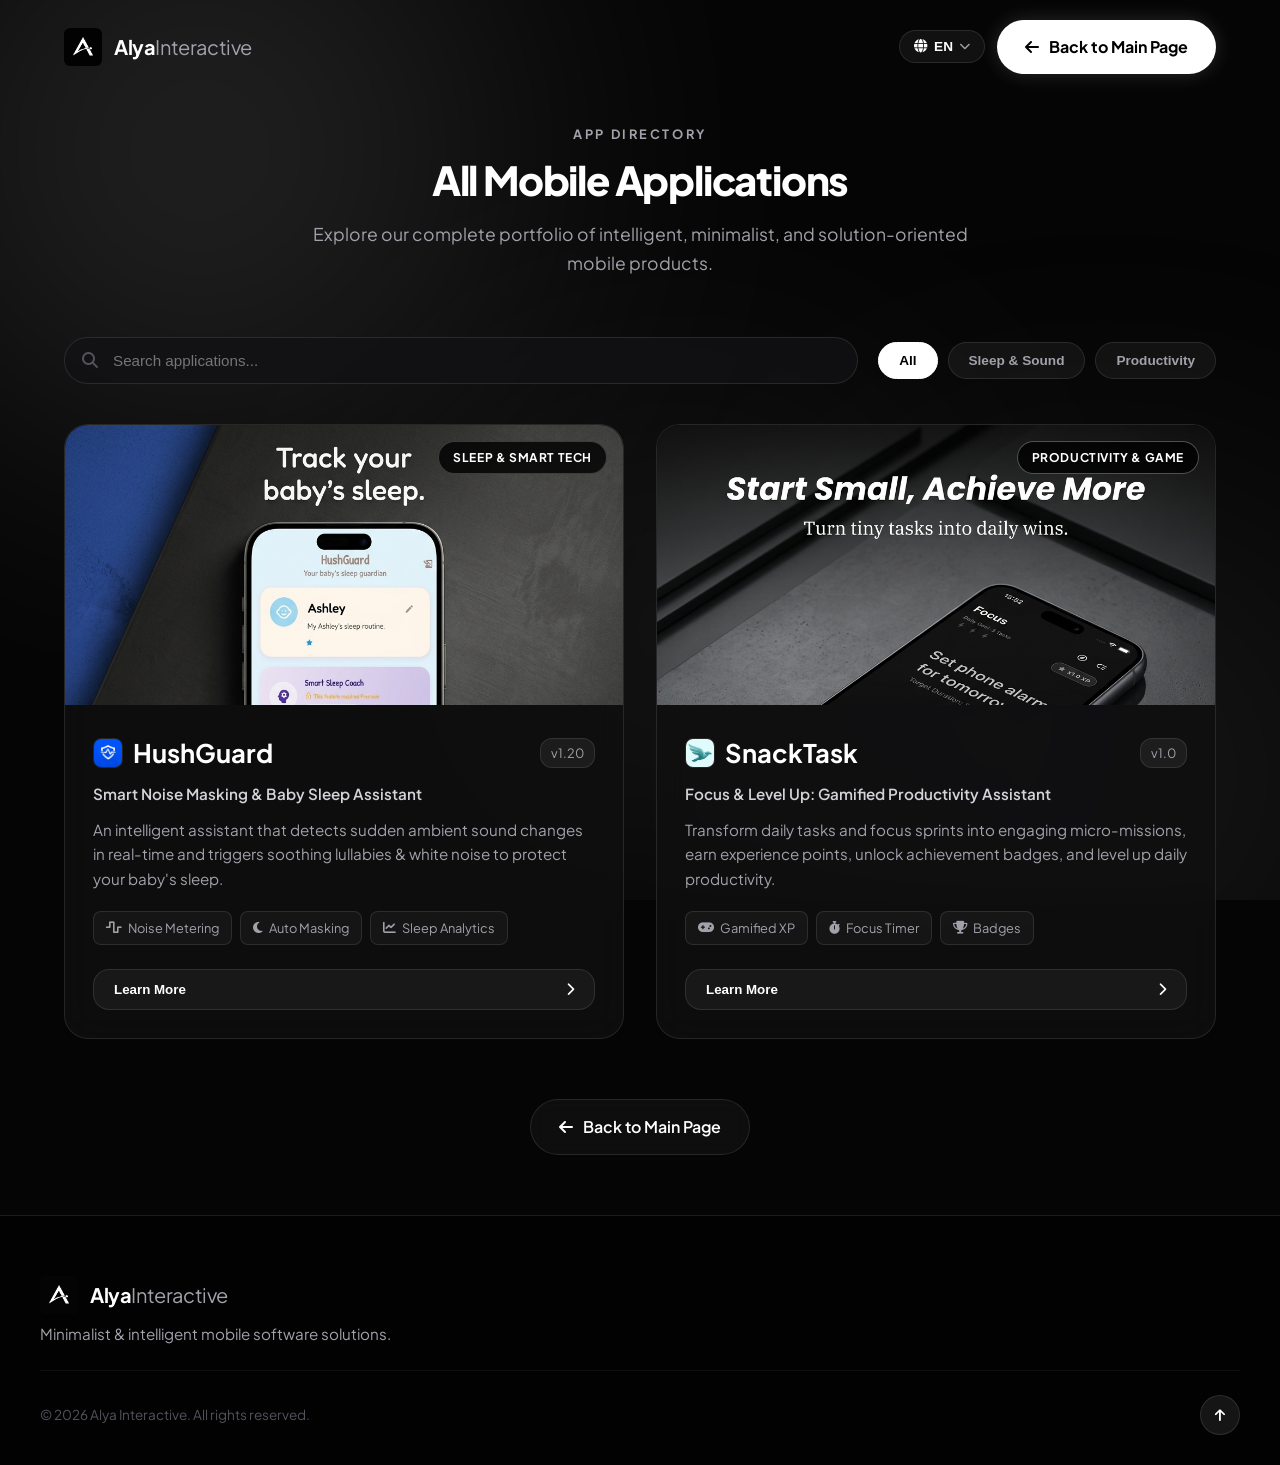
==== commit b71d0c74: "fix: remove upcoming cards from apps.html and fix i18n dropdown close & initialization" ====
--- a/apps.html
+++ b/apps.html
@@ -84,7 +84,6 @@
                     <button class="filter-pill active" onclick="filterCategory('all', this)" data-i18n="cat_all">All</button>
                     <button class="filter-pill" onclick="filterCategory('sleep', this)" data-i18n="cat_sleep">Sleep & Sound</button>
                     <button class="filter-pill" onclick="filterCategory('productivity', this)" data-i18n="cat_prod">Productivity</button>
-                    <button class="filter-pill" onclick="filterCategory('upcoming', this)" data-i18n="cat_upcoming">Coming Soon</button>
                 </div>
             </div>
 
@@ -154,28 +153,6 @@
                                 <i class="fa-solid fa-chevron-right"></i>
                             </button>
                         </div>
-                    </div>
-                </article>
-
-                <!-- Future Scalable App Card 3 Placeholder -->
-                <article class="app-card lab-card-placeholder" data-category="upcoming" data-name="alya soundscapes white noise ambient lab">
-                    <div class="app-card-body">
-                        <div class="lab-icon"><i class="fa-solid fa-wand-magic-sparkles"></i></div>
-                        <h3 class="app-title">Alya Soundscapes</h3>
-                        <p class="app-tagline">Generative Ambient Audio Engine</p>
-                        <p class="app-summary">Next-gen AI sound generator creating calming ambient soundscapes tailored to your focus state.</p>
-                        <span class="lab-badge">Coming Soon</span>
-                    </div>
-                </article>
-
-                <!-- Future Scalable App Card 4 Placeholder -->
-                <article class="app-card lab-card-placeholder" data-category="upcoming" data-name="alya focus lab ai productivity tracker">
-                    <div class="app-card-body">
-                        <div class="lab-icon"><i class="fa-solid fa-brain"></i></div>
-                        <h3 class="app-title">Alya Focus Lab</h3>
-                        <p class="app-tagline">AI-Powered Workflow Optimizer</p>
-                        <p class="app-summary">Intelligent productivity coach that automatically organizes work sprints and prevents burnout.</p>
-                        <span class="lab-badge">In Development</span>
                     </div>
                 </article>
             </div>
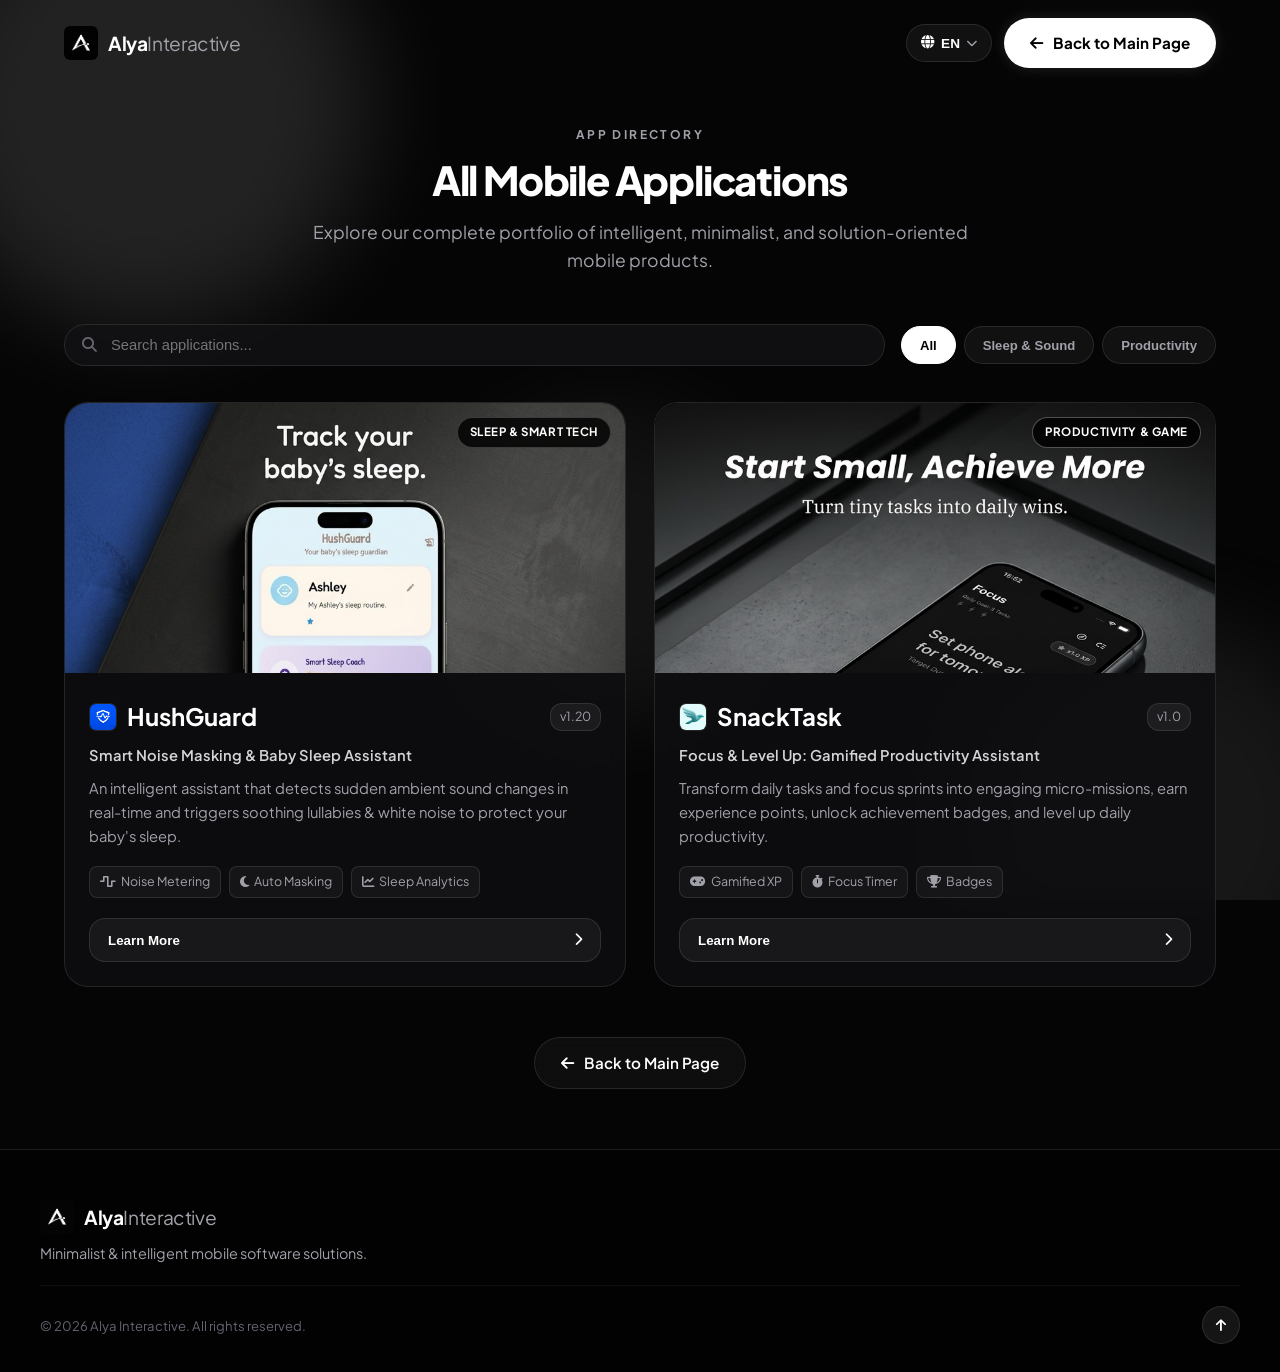
==== commit 3594cb7f: "feat: add official Alya Interactive brand favicon to browser tab for index and apps pages" ====
--- a/apps.html
+++ b/apps.html
@@ -6,6 +6,12 @@
     <meta name="description" content="Alya Interactive - Full Mobile Applications Directory & Portfolio. Explore our entire catalog of iOS & Android apps.">
     <meta name="keywords" content="Alya Interactive, Apps Catalog, HushGuard, SnackTask, Mobile Directory, Flutter Apps">
     <meta name="author" content="Alya Interactive">
+    <!-- Favicon / Browser Tab Icons -->
+    <link rel="icon" type="image/png" sizes="32x32" href="assets/images/favicon-32x32.png">
+    <link rel="icon" type="image/png" sizes="16x16" href="assets/images/favicon-16x16.png">
+    <link rel="shortcut icon" href="assets/images/favicon.ico">
+    <link rel="apple-touch-icon" sizes="180x180" href="assets/images/apple-touch-icon.png">
+
     <title>All Applications | Alya Interactive Catalog</title>
     
     <!-- Google Fonts -->
--- a/style.css
+++ b/style.css
@@ -1,19 +1,19 @@
 /* ==========================================================================
-   Alya Interactive - Minimalist Monochrome (Black & White) Design System
+   Alya Interactive - Ultra-Performant Minimalist Monochrome Design System
    ========================================================================== */
 
 :root {
     /* Color Palette - Pure Monochrome */
     --bg-dark: #050505;
-    --bg-surface: rgba(18, 18, 20, 0.7);
-    --bg-surface-hover: rgba(28, 28, 32, 0.85);
-    --bg-card: rgba(15, 15, 17, 0.8);
+    --bg-surface: rgba(18, 18, 20, 0.75);
+    --bg-surface-hover: rgba(28, 28, 32, 0.9);
+    --bg-card: rgba(15, 15, 17, 0.85);
     --border-color: rgba(255, 255, 255, 0.1);
-    --border-highlight: rgba(255, 255, 255, 0.3);
+    --border-highlight: rgba(255, 255, 255, 0.28);
     
     --text-primary: #ffffff;
     --text-secondary: #a1a1aa;
-    --text-muted: #52525b;
+    --text-muted: #646470;
     
     /* Monochrome Accents */
     --accent-white: #ffffff;
@@ -21,19 +21,18 @@
     --accent-gray: #3f3f46;
     
     --gradient-brand: linear-gradient(135deg, #ffffff 0%, #a1a1aa 100%);
-    --gradient-text: linear-gradient(135deg, #ffffff 0%, #d4d4d8 60%, #71717a 100%);
-    --gradient-silver: linear-gradient(135deg, #e4e4e7 0%, #52525b 100%);
+    --gradient-text: linear-gradient(135deg, #ffffff 0%, #d4d4d8 60%, #858590 100%);
     
     /* Shadows & Glows */
-    --glow-white: 0 0 30px rgba(255, 255, 255, 0.15);
-    --shadow-card: 0 20px 40px -15px rgba(0, 0, 0, 0.8);
+    --glow-white: 0 0 25px rgba(255, 255, 255, 0.12);
+    --shadow-card: 0 15px 35px -10px rgba(0, 0, 0, 0.8);
     
     /* Layout & Spacing */
     --radius-sm: 8px;
     --radius-md: 16px;
     --radius-lg: 24px;
     --radius-xl: 32px;
-    --transition: all 0.3s cubic-bezier(0.16, 1, 0.3, 1);
+    --transition: all 0.25s cubic-bezier(0.16, 1, 0.3, 1);
 }
 
 /* Reset & Base Styles */
@@ -46,6 +45,7 @@
 html {
     scroll-behavior: smooth;
     font-size: 16px;
+    -webkit-text-size-adjust: 100%;
 }
 
 body {
@@ -56,24 +56,33 @@
     overflow-x: hidden;
     position: relative;
     min-height: 100vh;
+    -webkit-font-smoothing: antialiased;
+    -moz-osx-font-smoothing: grayscale;
+}
+
+/* Hardware Acceleration Helpers */
+.gpu-accel {
+    transform: translateZ(0);
+    backface-visibility: hidden;
+    perspective: 1000px;
 }
 
 /* Scrollbar Customization */
 ::-webkit-scrollbar {
-    width: 8px;
+    width: 6px;
 }
 ::-webkit-scrollbar-track {
     background: var(--bg-dark);
 }
 ::-webkit-scrollbar-thumb {
     background: rgba(255, 255, 255, 0.2);
-    border-radius: 4px;
+    border-radius: 3px;
 }
 ::-webkit-scrollbar-thumb:hover {
     background: rgba(255, 255, 255, 0.4);
 }
 
-/* Background Ambient Orbs (Monochrome) */
+/* Background Ambient Orbs (Hardware-Accelerated & Performance Optimized) */
 .gradient-bg {
     position: fixed;
     top: 0;
@@ -83,47 +92,51 @@
     z-index: -1;
     overflow: hidden;
     pointer-events: none;
+    transform: translateZ(0);
 }
 
 .orb {
     position: absolute;
     border-radius: 50%;
-    filter: blur(140px);
+    filter: blur(50px);
     opacity: 0.12;
-    animation: floatOrb 20s infinite alternate ease-in-out;
+    will-change: transform;
+    transform: translate3d(0, 0, 0);
+    backface-visibility: hidden;
+    animation: floatOrb 22s infinite alternate ease-in-out;
 }
 
 .orb-1 {
-    width: 600px;
-    height: 600px;
-    background: #ffffff;
-    top: -150px;
-    left: -100px;
-}
-
-.orb-2 {
-    width: 550px;
-    height: 550px;
-    background: #a1a1aa;
-    bottom: -150px;
-    right: -100px;
-    animation-delay: -7s;
-}
-
-.orb-3 {
     width: 450px;
     height: 450px;
     background: #ffffff;
+    top: -120px;
+    left: -80px;
+}
+
+.orb-2 {
+    width: 400px;
+    height: 400px;
+    background: #a1a1aa;
+    bottom: -120px;
+    right: -80px;
+    animation-delay: -8s;
+}
+
+.orb-3 {
+    width: 320px;
+    height: 320px;
+    background: #ffffff;
     top: 45%;
     left: 35%;
-    opacity: 0.08;
-    animation-delay: -14s;
+    opacity: 0.06;
+    animation-delay: -15s;
 }
 
 @keyframes floatOrb {
-    0% { transform: translate(0, 0) scale(1); }
-    50% { transform: translate(50px, 60px) scale(1.08); }
-    100% { transform: translate(-30px, -40px) scale(0.92); }
+    0% { transform: translate3d(0, 0, 0) scale(1); }
+    50% { transform: translate3d(40px, 45px, 0) scale(1.05); }
+    100% { transform: translate3d(-25px, -30px, 0) scale(0.95); }
 }
 
 /* Typography Helpers */
@@ -142,14 +155,16 @@
     width: 100%;
     z-index: 1000;
     transition: var(--transition);
-    padding: 20px 0;
+    padding: 18px 0;
+    transform: translateZ(0);
 }
 
 .navbar-header.scrolled {
-    background: rgba(5, 5, 5, 0.9);
-    backdrop-filter: blur(20px);
+    background: rgba(5, 5, 5, 0.92);
+    backdrop-filter: blur(16px);
+    -webkit-backdrop-filter: blur(16px);
     border-bottom: 1px solid var(--border-color);
-    padding: 14px 0;
+    padding: 12px 0;
 }
 
 .nav-container {
@@ -164,16 +179,16 @@
 .brand-logo {
     display: flex;
     align-items: center;
-    gap: 12px;
+    gap: 10px;
     text-decoration: none;
     color: var(--text-primary);
     font-weight: 700;
-    font-size: 1.25rem;
+    font-size: 1.2rem;
     letter-spacing: -0.02em;
 }
 
 .brand-logo-img {
-    height: 38px;
+    height: 34px;
     width: auto;
     object-fit: contain;
     border-radius: 6px;
@@ -181,19 +196,6 @@
     mix-blend-mode: screen;
 }
 
-.logo-icon {
-    width: 38px;
-    height: 38px;
-    background: #ffffff;
-    border-radius: 8px;
-    display: flex;
-    align-items: center;
-    justify-content: center;
-    color: #000000;
-    font-size: 1.1rem;
-    box-shadow: var(--glow-white);
-}
-
 .logo-text .highlight {
     color: var(--text-secondary);
     font-weight: 400;
@@ -207,7 +209,8 @@
     padding: 8px 24px;
     border-radius: 40px;
     border: 1px solid var(--border-color);
-    backdrop-filter: blur(12px);
+    backdrop-filter: blur(10px);
+    -webkit-backdrop-filter: blur(10px);
 }
 
 .nav-link {
@@ -258,6 +261,7 @@
     border: 1px solid var(--border-color);
     cursor: pointer;
     transition: var(--transition);
+    min-height: 38px;
 }
 
 .lang-btn:hover {
@@ -275,14 +279,16 @@
     position: absolute;
     top: calc(100% + 8px);
     right: 0;
-    background: #0f0f12;
+    background: #0d0d10;
     border: 1px solid var(--border-highlight);
     border-radius: var(--radius-md);
-    padding: 8px;
+    padding: 6px;
     display: flex;
     flex-direction: column;
     gap: 4px;
     min-width: 150px;
+    max-height: 280px;
+    overflow-y: auto;
     box-shadow: var(--shadow-card), var(--glow-white);
     opacity: 0;
     pointer-events: none;
@@ -325,13 +331,14 @@
     gap: 8px;
     background: rgba(255, 255, 255, 0.05);
     color: var(--text-primary);
-    padding: 9px 18px;
+    padding: 8px 16px;
     border-radius: 30px;
-    font-size: 0.9rem;
+    font-size: 0.85rem;
     font-weight: 600;
     text-decoration: none;
     border: 1px solid var(--border-color);
     transition: var(--transition);
+    min-height: 38px;
 }
 
 .btn-github-nav:hover {
@@ -342,11 +349,15 @@
 
 .mobile-toggle {
     display: none;
-    background: transparent;
-    border: none;
-    color: var(--text-primary);
-    font-size: 1.5rem;
+    background: rgba(255, 255, 255, 0.05);
+    border: 1px solid var(--border-color);
+    color: var(--text-primary);
+    width: 40px;
+    height: 40px;
+    border-radius: 10px;
+    font-size: 1.2rem;
     cursor: pointer;
+    transition: var(--transition);
 }
 
 /* High-Contrast Buttons */
@@ -356,21 +367,22 @@
     gap: 10px;
     background: #ffffff;
     color: #000000;
-    padding: 14px 28px;
+    padding: 13px 26px;
     border-radius: 30px;
-    font-size: 1rem;
+    font-size: 0.95rem;
     font-weight: 700;
     text-decoration: none;
     border: none;
     cursor: pointer;
-    box-shadow: 0 0 20px rgba(255, 255, 255, 0.15);
-    transition: var(--transition);
+    box-shadow: 0 0 15px rgba(255, 255, 255, 0.12);
+    transition: var(--transition);
+    transform: translateZ(0);
 }
 
 .btn-primary:hover {
-    transform: translateY(-3px);
+    transform: translateY(-2px);
     background: #e4e4e7;
-    box-shadow: 0 10px 30px rgba(255, 255, 255, 0.25);
+    box-shadow: 0 8px 25px rgba(255, 255, 255, 0.22);
 }
 
 .btn-secondary {
@@ -379,20 +391,22 @@
     gap: 10px;
     background: rgba(255, 255, 255, 0.04);
     color: var(--text-primary);
-    padding: 14px 28px;
+    padding: 13px 26px;
     border-radius: 30px;
-    font-size: 1rem;
+    font-size: 0.95rem;
     font-weight: 600;
     text-decoration: none;
     border: 1px solid var(--border-color);
-    backdrop-filter: blur(10px);
-    transition: var(--transition);
+    backdrop-filter: blur(8px);
+    -webkit-backdrop-filter: blur(8px);
+    transition: var(--transition);
+    transform: translateZ(0);
 }
 
 .btn-secondary:hover {
     background: rgba(255, 255, 255, 0.1);
     border-color: rgba(255, 255, 255, 0.3);
-    transform: translateY(-3px);
+    transform: translateY(-2px);
 }
 
 .btn-block {
@@ -410,12 +424,12 @@
 .section-header {
     text-align: center;
     max-width: 700px;
-    margin: 0 auto 60px;
+    margin: 0 auto 50px;
 }
 
 .section-tag {
     display: inline-block;
-    font-size: 0.8rem;
+    font-size: 0.75rem;
     font-weight: 700;
     letter-spacing: 0.2em;
     color: var(--text-secondary);
@@ -424,44 +438,45 @@
 }
 
 .section-title {
-    font-size: 2.5rem;
+    font-size: clamp(2rem, 4.5vw, 2.5rem);
     font-weight: 800;
     letter-spacing: -0.03em;
-    margin-bottom: 16px;
+    margin-bottom: 14px;
     line-height: 1.2;
 }
 
 .section-description {
     color: var(--text-secondary);
-    font-size: 1.1rem;
+    font-size: clamp(0.95rem, 2.5vw, 1.1rem);
 }
 
 /* Hero Section */
 .hero-section {
-    min-height: 85vh;
+    min-height: 82vh;
     display: flex;
     align-items: center;
     justify-content: center;
     text-align: center;
-    padding-top: 160px;
+    padding-top: 150px;
 }
 
 .hero-content {
     max-width: 850px;
+    width: 100%;
 }
 
 .badge-pill {
     display: inline-flex;
     align-items: center;
     gap: 8px;
-    background: rgba(255, 255, 255, 0.06);
-    border: 1px solid rgba(255, 255, 255, 0.15);
+    background: rgba(255, 255, 255, 0.05);
+    border: 1px solid rgba(255, 255, 255, 0.14);
     padding: 6px 16px;
     border-radius: 20px;
-    font-size: 0.85rem;
+    font-size: 0.82rem;
     font-weight: 600;
     color: #e4e4e7;
-    margin-bottom: 24px;
+    margin-bottom: 22px;
 }
 
 .badge-dot {
@@ -482,7 +497,7 @@
     50% {
         transform: scale(1.35);
         opacity: 1;
-        box-shadow: 0 0 16px rgba(255, 255, 255, 1), 0 0 24px rgba(255, 255, 255, 0.7);
+        box-shadow: 0 0 14px rgba(255, 255, 255, 1);
     }
     100% {
         transform: scale(0.9);
@@ -492,26 +507,29 @@
 }
 
 .hero-title {
-    font-size: 3.5rem;
+    font-size: clamp(2.2rem, 5.5vw, 3.5rem);
     font-weight: 800;
-    line-height: 1.15;
+    line-height: 1.18;
     letter-spacing: -0.03em;
-    margin-bottom: 24px;
+    margin-bottom: 22px;
 }
 
 .hero-subtitle {
-    font-size: 1.25rem;
-    color: var(--text-secondary);
-    margin-bottom: 40px;
+    font-size: clamp(1rem, 2.5vw, 1.2rem);
+    color: var(--text-secondary);
+    margin-bottom: 36px;
     font-weight: 400;
+    max-width: 750px;
+    margin-left: auto;
+    margin-right: auto;
 }
 
 .hero-cta-group {
     display: flex;
     align-items: center;
     justify-content: center;
-    gap: 20px;
-    margin-bottom: 60px;
+    gap: 16px;
+    margin-bottom: 50px;
     flex-wrap: wrap;
 }
 
@@ -519,12 +537,13 @@
     display: flex;
     align-items: center;
     justify-content: center;
-    gap: 40px;
+    gap: 36px;
     background: var(--bg-surface);
     border: 1px solid var(--border-color);
-    padding: 24px 40px;
+    padding: 20px 36px;
     border-radius: var(--radius-xl);
-    backdrop-filter: blur(16px);
+    backdrop-filter: blur(12px);
+    -webkit-backdrop-filter: blur(12px);
     width: fit-content;
     margin: 0 auto;
 }
@@ -536,28 +555,28 @@
 }
 
 .stat-number {
-    font-size: 1.8rem;
+    font-size: 1.6rem;
     font-weight: 800;
     color: var(--text-primary);
 }
 
 .stat-label {
-    font-size: 0.85rem;
+    font-size: 0.8rem;
     color: var(--text-secondary);
 }
 
 .stat-divider {
     width: 1px;
-    height: 40px;
+    height: 36px;
     background: var(--border-color);
 }
 
 /* App Showcase Grid */
 .apps-grid {
     display: grid;
-    grid-template-columns: repeat(auto-fit, minmax(340px, 1fr));
-    gap: 32px;
-    margin-bottom: 40px;
+    grid-template-columns: repeat(auto-fit, minmax(320px, 1fr));
+    gap: 28px;
+    margin-bottom: 36px;
 }
 
 .app-card {
@@ -565,14 +584,16 @@
     border: 1px solid var(--border-color);
     border-radius: var(--radius-lg);
     overflow: hidden;
-    backdrop-filter: blur(16px);
+    backdrop-filter: blur(12px);
+    -webkit-backdrop-filter: blur(12px);
     transition: var(--transition);
     display: flex;
     flex-direction: column;
+    transform: translateZ(0);
 }
 
 .app-card:hover {
-    transform: translateY(-8px);
+    transform: translateY(-6px);
     border-color: var(--border-highlight);
     box-shadow: var(--shadow-card), var(--glow-white);
 }
@@ -580,7 +601,7 @@
 .app-card-image {
     position: relative;
     width: 100%;
-    height: 280px;
+    height: 270px;
     background: #000000;
     overflow: hidden;
 }
@@ -590,36 +611,37 @@
     height: 100%;
     object-fit: cover;
     object-position: top center;
-    transition: transform 0.5s ease;
+    transition: transform 0.4s ease;
 }
 
 .app-card:hover .app-card-image img {
-    transform: scale(1.04);
+    transform: scale(1.03);
 }
 
 .app-badge {
     position: absolute;
-    top: 16px;
-    right: 16px;
-    background: rgba(0, 0, 0, 0.8);
+    top: 14px;
+    right: 14px;
+    background: rgba(0, 0, 0, 0.82);
     border: 1px solid rgba(255, 255, 255, 0.2);
-    backdrop-filter: blur(8px);
+    backdrop-filter: blur(6px);
+    -webkit-backdrop-filter: blur(6px);
     color: #ffffff;
-    font-size: 0.75rem;
+    font-size: 0.72rem;
     font-weight: 700;
-    padding: 6px 14px;
+    padding: 5px 12px;
     border-radius: 20px;
     text-transform: uppercase;
     letter-spacing: 0.05em;
 }
 
 .app-badge.accent-green {
-    background: rgba(0, 0, 0, 0.8);
+    background: rgba(0, 0, 0, 0.82);
     border-color: rgba(255, 255, 255, 0.3);
 }
 
 .app-card-body {
-    padding: 28px;
+    padding: 24px;
     display: flex;
     flex-direction: column;
     flex: 1;
@@ -639,38 +661,38 @@
 }
 
 .app-mini-icon {
-    width: 30px;
-    height: 30px;
-    border-radius: 8px;
+    width: 28px;
+    height: 28px;
+    border-radius: 7px;
     object-fit: cover;
     border: 1px solid var(--border-color);
 }
 
 .app-title {
-    font-size: 1.6rem;
+    font-size: 1.5rem;
     font-weight: 700;
 }
 
 .app-version {
-    font-size: 0.8rem;
+    font-size: 0.78rem;
     background: rgba(255, 255, 255, 0.06);
     border: 1px solid var(--border-color);
-    padding: 4px 10px;
+    padding: 3px 9px;
     border-radius: 12px;
     color: var(--text-secondary);
 }
 
 .app-tagline {
     color: var(--accent-silver);
-    font-size: 0.95rem;
+    font-size: 0.92rem;
     font-weight: 600;
-    margin-bottom: 12px;
+    margin-bottom: 10px;
 }
 
 .app-summary {
     color: var(--text-secondary);
-    font-size: 0.95rem;
-    margin-bottom: 20px;
+    font-size: 0.92rem;
+    margin-bottom: 18px;
     flex: 1;
 }
 
@@ -678,19 +700,19 @@
     display: flex;
     flex-wrap: wrap;
     gap: 8px;
-    margin-bottom: 24px;
+    margin-bottom: 20px;
 }
 
 .app-features-chips span {
     background: rgba(255, 255, 255, 0.04);
     border: 1px solid var(--border-color);
-    padding: 6px 12px;
+    padding: 5px 10px;
     border-radius: 8px;
-    font-size: 0.8rem;
-    color: var(--text-secondary);
-    display: flex;
-    align-items: center;
-    gap: 6px;
+    font-size: 0.78rem;
+    color: var(--text-secondary);
+    display: flex;
+    align-items: center;
+    gap: 5px;
 }
 
 .app-card-actions {
@@ -705,11 +727,12 @@
     background: rgba(255, 255, 255, 0.05);
     border: 1px solid var(--border-color);
     color: var(--text-primary);
-    padding: 12px 20px;
+    padding: 12px 18px;
     border-radius: var(--radius-md);
     font-weight: 600;
     cursor: pointer;
     transition: var(--transition);
+    min-height: 44px;
 }
 
 .btn-card-details:hover {
@@ -721,7 +744,7 @@
 .view-all-apps-wrapper {
     display: flex;
     justify-content: center;
-    margin: 20px 0 50px;
+    margin: 20px 0 45px;
 }
 
 .btn-all-apps {
@@ -733,15 +756,15 @@
     display: flex;
     align-items: center;
     justify-content: space-between;
-    gap: 20px;
-    margin-bottom: 40px;
+    gap: 16px;
+    margin-bottom: 36px;
     flex-wrap: wrap;
 }
 
 .search-box {
     position: relative;
     flex: 1;
-    min-width: 280px;
+    min-width: 260px;
 }
 
 .search-box i {
@@ -750,7 +773,7 @@
     top: 50%;
     transform: translateY(-50%);
     color: var(--text-muted);
-    font-size: 1rem;
+    font-size: 0.95rem;
 }
 
 .search-box input {
@@ -758,9 +781,9 @@
     background: rgba(18, 18, 20, 0.8);
     border: 1px solid var(--border-color);
     border-radius: 30px;
-    padding: 14px 20px 14px 48px;
-    color: var(--text-primary);
-    font-size: 0.95rem;
+    padding: 12px 18px 12px 46px;
+    color: var(--text-primary);
+    font-size: 0.92rem;
     outline: none;
     transition: var(--transition);
 }
@@ -773,7 +796,7 @@
 .filter-pills {
     display: flex;
     align-items: center;
-    gap: 10px;
+    gap: 8px;
     flex-wrap: wrap;
 }
 
@@ -781,12 +804,13 @@
     background: rgba(255, 255, 255, 0.05);
     border: 1px solid var(--border-color);
     color: var(--text-secondary);
-    padding: 10px 20px;
+    padding: 8px 18px;
     border-radius: 30px;
-    font-size: 0.85rem;
+    font-size: 0.82rem;
     font-weight: 600;
     cursor: pointer;
     transition: var(--transition);
+    min-height: 38px;
 }
 
 .filter-pill:hover, .filter-pill.active {
@@ -795,39 +819,35 @@
     border-color: #ffffff;
 }
 
-.lab-card-placeholder {
-    opacity: 0.85;
-    border: 1px dashed var(--border-highlight);
-}
-
 .back-home-bottom {
     display: flex;
     justify-content: center;
-    margin-top: 60px;
+    margin-top: 50px;
 }
 
 /* Future Lab Banner */
 .future-lab-banner {
     display: flex;
     align-items: center;
-    gap: 24px;
+    gap: 20px;
     background: rgba(18, 18, 20, 0.8);
     border: 1px dashed rgba(255, 255, 255, 0.25);
-    padding: 28px 36px;
+    padding: 24px 30px;
     border-radius: var(--radius-lg);
-    backdrop-filter: blur(16px);
+    backdrop-filter: blur(12px);
+    -webkit-backdrop-filter: blur(12px);
 }
 
 .lab-icon {
-    width: 54px;
-    height: 54px;
+    width: 48px;
+    height: 48px;
     background: rgba(255, 255, 255, 0.08);
     color: #ffffff;
-    border-radius: 16px;
+    border-radius: 14px;
     display: flex;
     align-items: center;
     justify-content: center;
-    font-size: 1.5rem;
+    font-size: 1.3rem;
     flex-shrink: 0;
     border: 1px solid var(--border-color);
 }
@@ -837,69 +857,70 @@
 }
 
 .lab-text h3 {
-    font-size: 1.25rem;
+    font-size: 1.15rem;
     margin-bottom: 4px;
 }
 
 .lab-text p {
     color: var(--text-secondary);
-    font-size: 0.95rem;
+    font-size: 0.9rem;
 }
 
 .lab-badge {
     background: rgba(255, 255, 255, 0.1);
     border: 1px solid var(--border-color);
     color: #ffffff;
-    padding: 6px 14px;
+    padding: 5px 12px;
     border-radius: 20px;
-    font-size: 0.85rem;
+    font-size: 0.8rem;
     font-weight: 700;
 }
 
 /* Philosophy Section Grid */
 .pillars-grid {
     display: grid;
-    grid-template-columns: repeat(auto-fit, minmax(240px, 1fr));
-    gap: 24px;
+    grid-template-columns: repeat(auto-fit, minmax(220px, 1fr));
+    gap: 20px;
 }
 
 .pillar-card {
     background: var(--bg-surface);
     border: 1px solid var(--border-color);
-    padding: 32px 24px;
+    padding: 28px 22px;
     border-radius: var(--radius-lg);
-    backdrop-filter: blur(16px);
+    backdrop-filter: blur(12px);
+    -webkit-backdrop-filter: blur(12px);
     transition: var(--transition);
 }
 
 .pillar-card:hover {
-    transform: translateY(-5px);
-    border-color: rgba(255, 255, 255, 0.3);
+    transform: translateY(-4px);
+    border-color: rgba(255, 255, 255, 0.28);
     background: var(--bg-surface-hover);
 }
 
 .pillar-icon {
-    width: 48px;
-    height: 48px;
+    width: 44px;
+    height: 44px;
     background: rgba(255, 255, 255, 0.08);
     border-radius: 12px;
     display: flex;
     align-items: center;
     justify-content: center;
     color: #ffffff;
-    font-size: 1.3rem;
-    margin-bottom: 20px;
+    font-size: 1.2rem;
+    margin-bottom: 18px;
     border: 1px solid var(--border-color);
 }
 
 .pillar-card h3 {
-    font-size: 1.2rem;
-    margin-bottom: 12px;
+    font-size: 1.15rem;
+    margin-bottom: 10px;
 }
 
 .pillar-card p {
     color: var(--text-secondary);
-    font-size: 0.95rem;
+    font-size: 0.9rem;
 }
 
 /* Contact Section */
@@ -907,59 +928,61 @@
     background: var(--bg-card);
     border: 1px solid var(--border-color);
     border-radius: var(--radius-xl);
-    padding: 50px;
+    padding: 40px;
     display: grid;
     grid-template-columns: 1fr 1fr;
-    gap: 50px;
-    backdrop-filter: blur(20px);
+    gap: 40px;
+    backdrop-filter: blur(16px);
+    -webkit-backdrop-filter: blur(16px);
 }
 
 .contact-info h2 {
-    font-size: 2.2rem;
+    font-size: clamp(1.7rem, 4vw, 2.2rem);
     font-weight: 800;
     margin-top: 8px;
-    margin-bottom: 16px;
+    margin-bottom: 14px;
     line-height: 1.25;
 }
 
 .contact-info p {
     color: var(--text-secondary);
-    margin-bottom: 32px;
+    margin-bottom: 28px;
+    font-size: 0.95rem;
 }
 
 .contact-details {
     display: flex;
     flex-direction: column;
-    gap: 20px;
+    gap: 18px;
 }
 
 .contact-item {
     display: flex;
     align-items: center;
-    gap: 16px;
+    gap: 14px;
 }
 
 .contact-item i {
-    width: 44px;
-    height: 44px;
+    width: 40px;
+    height: 40px;
     background: rgba(255, 255, 255, 0.08);
     color: #ffffff;
-    border-radius: 12px;
+    border-radius: 10px;
     display: flex;
     align-items: center;
     justify-content: center;
-    font-size: 1.2rem;
+    font-size: 1.1rem;
     border: 1px solid var(--border-color);
 }
 
 .contact-item strong {
     display: block;
-    font-size: 0.9rem;
+    font-size: 0.85rem;
     color: var(--text-muted);
 }
 
 .contact-item span {
-    font-size: 1rem;
+    font-size: 0.95rem;
     color: var(--text-primary);
     font-weight: 500;
 }
@@ -979,17 +1002,17 @@
 .contact-form {
     display: flex;
     flex-direction: column;
-    gap: 20px;
+    gap: 16px;
 }
 
 .form-group {
     display: flex;
     flex-direction: column;
-    gap: 8px;
+    gap: 6px;
 }
 
 .form-group label {
-    font-size: 0.9rem;
+    font-size: 0.85rem;
     font-weight: 600;
     color: var(--text-secondary);
 }
@@ -998,23 +1021,23 @@
     background: rgba(0, 0, 0, 0.6);
     border: 1px solid var(--border-color);
     border-radius: var(--radius-md);
-    padding: 14px 18px;
+    padding: 12px 16px;
     color: var(--text-primary);
     font-family: inherit;
-    font-size: 0.95rem;
+    font-size: 0.92rem;
     outline: none;
     transition: var(--transition);
 }
 
 .form-group input:focus, .form-group textarea:focus {
     border-color: #ffffff;
-    box-shadow: 0 0 15px rgba(255, 255, 255, 0.15);
+    box-shadow: 0 0 12px rgba(255, 255, 255, 0.15);
 }
 
 .form-status {
-    font-size: 0.9rem;
+    font-size: 0.85rem;
     text-align: center;
-    margin-top: 8px;
+    margin-top: 6px;
 }
 
 .form-status.success {
@@ -1024,7 +1047,7 @@
 /* Footer */
 .footer {
     border-top: 1px solid var(--border-color);
-    padding: 60px 24px 30px;
+    padding: 50px 24px 28px;
     background: #020202;
 }
 
@@ -1034,25 +1057,25 @@
 }
 
 .footer-brand {
-    margin-bottom: 24px;
+    margin-bottom: 20px;
 }
 
 .footer-brand p {
     color: var(--text-secondary);
     margin-top: 8px;
-    font-size: 0.95rem;
+    font-size: 0.9rem;
 }
 
 .footer-links {
     display: flex;
-    gap: 24px;
-    margin-bottom: 40px;
+    gap: 20px;
+    margin-bottom: 36px;
 }
 
 .footer-links a {
     color: var(--text-secondary);
     text-decoration: none;
-    font-size: 0.95rem;
+    font-size: 0.9rem;
     transition: var(--transition);
 }
 
@@ -1064,18 +1087,18 @@
     display: flex;
     align-items: center;
     justify-content: space-between;
-    padding-top: 24px;
+    padding-top: 20px;
     border-top: 1px solid rgba(255, 255, 255, 0.05);
     color: var(--text-muted);
-    font-size: 0.85rem;
+    font-size: 0.82rem;
 }
 
 .back-to-top {
     background: rgba(255, 255, 255, 0.08);
     border: 1px solid var(--border-color);
     color: var(--text-primary);
-    width: 40px;
-    height: 40px;
+    width: 38px;
+    height: 38px;
     border-radius: 50%;
     cursor: pointer;
     transition: var(--transition);
@@ -1094,15 +1117,16 @@
     width: 100vw;
     height: 100vh;
     background: rgba(0, 0, 0, 0.85);
-    backdrop-filter: blur(16px);
+    backdrop-filter: blur(12px);
+    -webkit-backdrop-filter: blur(12px);
     z-index: 2000;
     display: flex;
     align-items: center;
     justify-content: center;
     opacity: 0;
     pointer-events: none;
-    transition: opacity 0.3s ease;
-    padding: 20px;
+    transition: opacity 0.25s ease;
+    padding: 16px;
 }
 
 .modal-backdrop.active {
@@ -1111,16 +1135,18 @@
 }
 
 .modal-content {
-    background: #0d0d0f;
+    background: #0d0d10;
     border: 1px solid var(--border-highlight);
     border-radius: var(--radius-xl);
-    max-width: 650px;
+    max-width: 620px;
     width: 100%;
-    padding: 36px;
+    max-height: 90vh;
+    overflow-y: auto;
+    padding: 32px;
     position: relative;
     box-shadow: var(--shadow-card), var(--glow-white);
-    transform: scale(0.9);
-    transition: transform 0.3s ease;
+    transform: scale(0.92);
+    transition: transform 0.25s ease;
 }
 
 .modal-backdrop.active .modal-content {
@@ -1129,17 +1155,18 @@
 
 .modal-close {
     position: absolute;
-    top: 20px;
-    right: 20px;
+    top: 16px;
+    right: 16px;
     background: rgba(255, 255, 255, 0.08);
     border: 1px solid var(--border-color);
     color: var(--text-primary);
-    width: 36px;
-    height: 36px;
+    width: 34px;
+    height: 34px;
     border-radius: 50%;
     cursor: pointer;
-    font-size: 1.1rem;
-    transition: var(--transition);
+    font-size: 1rem;
+    transition: var(--transition);
+    z-index: 10;
 }
 
 .modal-close:hover {
@@ -1150,112 +1177,85 @@
 .modal-header {
     display: flex;
     align-items: center;
-    gap: 20px;
-    margin-bottom: 24px;
+    gap: 16px;
+    margin-bottom: 20px;
 }
 
 .modal-img {
-    width: 80px;
-    height: 80px;
-    border-radius: 18px;
+    width: 72px;
+    height: 72px;
+    border-radius: 16px;
     object-fit: cover;
     border: 1px solid var(--border-color);
 }
 
 .modal-tag {
-    font-size: 0.8rem;
+    font-size: 0.75rem;
     color: var(--text-secondary);
     font-weight: 700;
     text-transform: uppercase;
 }
 
 .modal-header h2 {
-    font-size: 1.8rem;
+    font-size: 1.6rem;
     font-weight: 800;
 }
 
 .modal-sub {
     color: var(--text-secondary);
-    font-size: 0.9rem;
+    font-size: 0.88rem;
 }
 
 .modal-body-text h4 {
-    font-size: 1.1rem;
-    margin-bottom: 14px;
+    font-size: 1.05rem;
+    margin-bottom: 12px;
 }
 
 .modal-body-text ul {
     list-style: none;
-    margin-bottom: 28px;
+    margin-bottom: 24px;
 }
 
 .modal-body-text li {
     color: var(--text-secondary);
-    margin-bottom: 10px;
-    font-size: 0.95rem;
+    margin-bottom: 8px;
+    font-size: 0.9rem;
     display: flex;
     align-items: flex-start;
-    gap: 10px;
+    gap: 8px;
 }
 
 .modal-body-text li i {
     color: #ffffff;
-    margin-top: 4px;
+    margin-top: 3px;
 }
 
 .modal-store-buttons {
     display: flex;
-    gap: 12px;
+    gap: 10px;
     flex-wrap: wrap;
 }
 
-.btn-card-actions {
-    display: flex;
-    gap: 10px;
-    margin-top: auto;
-}
-
-.btn-card-store {
+.btn-store {
     display: inline-flex;
     align-items: center;
     gap: 8px;
     background: rgba(255, 255, 255, 0.08);
     border: 1px solid var(--border-color);
     color: var(--text-primary);
-    padding: 12px 16px;
-    border-radius: var(--radius-md);
-    font-size: 0.9rem;
-    font-weight: 600;
-    text-decoration: none;
-    transition: var(--transition);
-    white-space: nowrap;
-}
-
-.btn-card-store:hover {
-    background: #ffffff;
-    color: #000000;
-    border-color: #ffffff;
-}
-
-.btn-store {
-    display: inline-flex;
-    align-items: center;
-    gap: 10px;
-    background: rgba(255, 255, 255, 0.08);
-    border: 1px solid var(--border-color);
-    color: var(--text-primary);
-    padding: 12px 20px;
+    padding: 11px 18px;
     border-radius: 12px;
     text-decoration: none;
-    font-size: 0.9rem;
+    font-size: 0.88rem;
     font-weight: 600;
     transition: var(--transition);
+    min-height: 42px;
 }
 
 .btn-store.active-store {
     background: #ffffff;
     color: #000000;
-    box-shadow: 0 0 20px rgba(255, 255, 255, 0.25);
+    box-shadow: 0 0 15px rgba(255, 255, 255, 0.2);
 }
 
 .btn-store.active-store:hover {
@@ -1268,15 +1268,19 @@
     cursor: pointer;
 }
 
-/* Responsive Media Queries */
+/* ==========================================================================
+   Comprehensive Mobile Responsiveness (Phones & Tablets)
+   ========================================================================== */
+
 @media (max-width: 900px) {
+    section {
+        padding: 90px 20px 40px;
+    }
+
     .contact-card {
         grid-template-columns: 1fr;
-        padding: 32px;
-    }
-    
-    .hero-title {
-        font-size: 2.6rem;
+        padding: 28px 20px;
+        gap: 32px;
     }
     
     .future-lab-banner {
@@ -1286,18 +1290,30 @@
 }
 
 @media (max-width: 768px) {
+    /* Performance: Disable heavy blur filters on mobile GPUs */
+    .orb {
+        filter: blur(30px);
+        opacity: 0.08;
+    }
+
+    .nav-container {
+        padding: 0 16px;
+    }
+
     .nav-menu {
         position: fixed;
-        top: 80px;
+        top: 70px;
         left: 0;
         width: 100%;
-        background: rgba(5, 5, 5, 0.96);
+        background: rgba(8, 8, 10, 0.98);
         backdrop-filter: blur(20px);
+        -webkit-backdrop-filter: blur(20px);
         flex-direction: column;
-        padding: 24px;
+        padding: 20px 24px;
         border-radius: 0;
         border-bottom: 1px solid var(--border-color);
         display: none;
+        gap: 20px;
     }
     
     .nav-menu.active {
@@ -1305,21 +1321,121 @@
     }
 
     .mobile-toggle {
-        display: block;
+        display: flex;
+        align-items: center;
+        justify-content: center;
+    }
+
+    .btn-github-nav span {
+        display: none;
     }
     
+    .hero-section {
+        min-height: 75vh;
+        padding-top: 130px;
+    }
+
+    .hero-cta-group {
+        flex-direction: column;
+        width: 100%;
+        gap: 12px;
+    }
+
+    .hero-cta-group .btn-primary,
+    .hero-cta-group .btn-secondary {
+        width: 100%;
+        max-width: 100%;
+        justify-content: center;
+    }
+
     .hero-stats {
         flex-direction: column;
-        gap: 20px;
+        gap: 16px;
         width: 100%;
+        padding: 18px 20px;
     }
     
     .stat-divider {
         width: 80%;
         height: 1px;
     }
-    
+
+    .apps-grid {
+        grid-template-columns: 1fr;
+        gap: 20px;
+    }
+
+    .app-card-image {
+        height: 230px;
+    }
+
+    .directory-controls {
+        flex-direction: column;
+        align-items: stretch;
+        gap: 12px;
+    }
+
+    .search-box {
+        width: 100%;
+        min-width: 0;
+    }
+
+    .filter-pills {
+        overflow-x: auto;
+        flex-wrap: nowrap;
+        padding-bottom: 6px;
+        -webkit-overflow-scrolling: touch;
+    }
+
+    .filter-pill {
+        white-space: nowrap;
+    }
+
+    .modal-content {
+        padding: 24px 18px;
+        border-radius: 20px;
+    }
+
+    .modal-header {
+        flex-direction: column;
+        text-align: center;
+    }
+
+    .modal-store-buttons {
+        flex-direction: column;
+    }
+
+    .btn-store {
+        width: 100%;
+        justify-content: center;
+    }
+
+    .footer-bottom {
+        flex-direction: column;
+        gap: 16px;
+        text-align: center;
+    }
+}
+
+@media (max-width: 480px) {
+    .brand-logo .logo-text {
+        font-size: 1.05rem;
+    }
+
+    .brand-logo-img {
+        height: 28px;
+    }
+
+    .lang-btn {
+        padding: 6px 10px;
+        font-size: 0.8rem;
+    }
+
     .section-title {
-        font-size: 2rem;
-    }
-}
+        font-size: 1.75rem;
+    }
+
+    .contact-info h2 {
+        font-size: 1.5rem;
+    }
+}
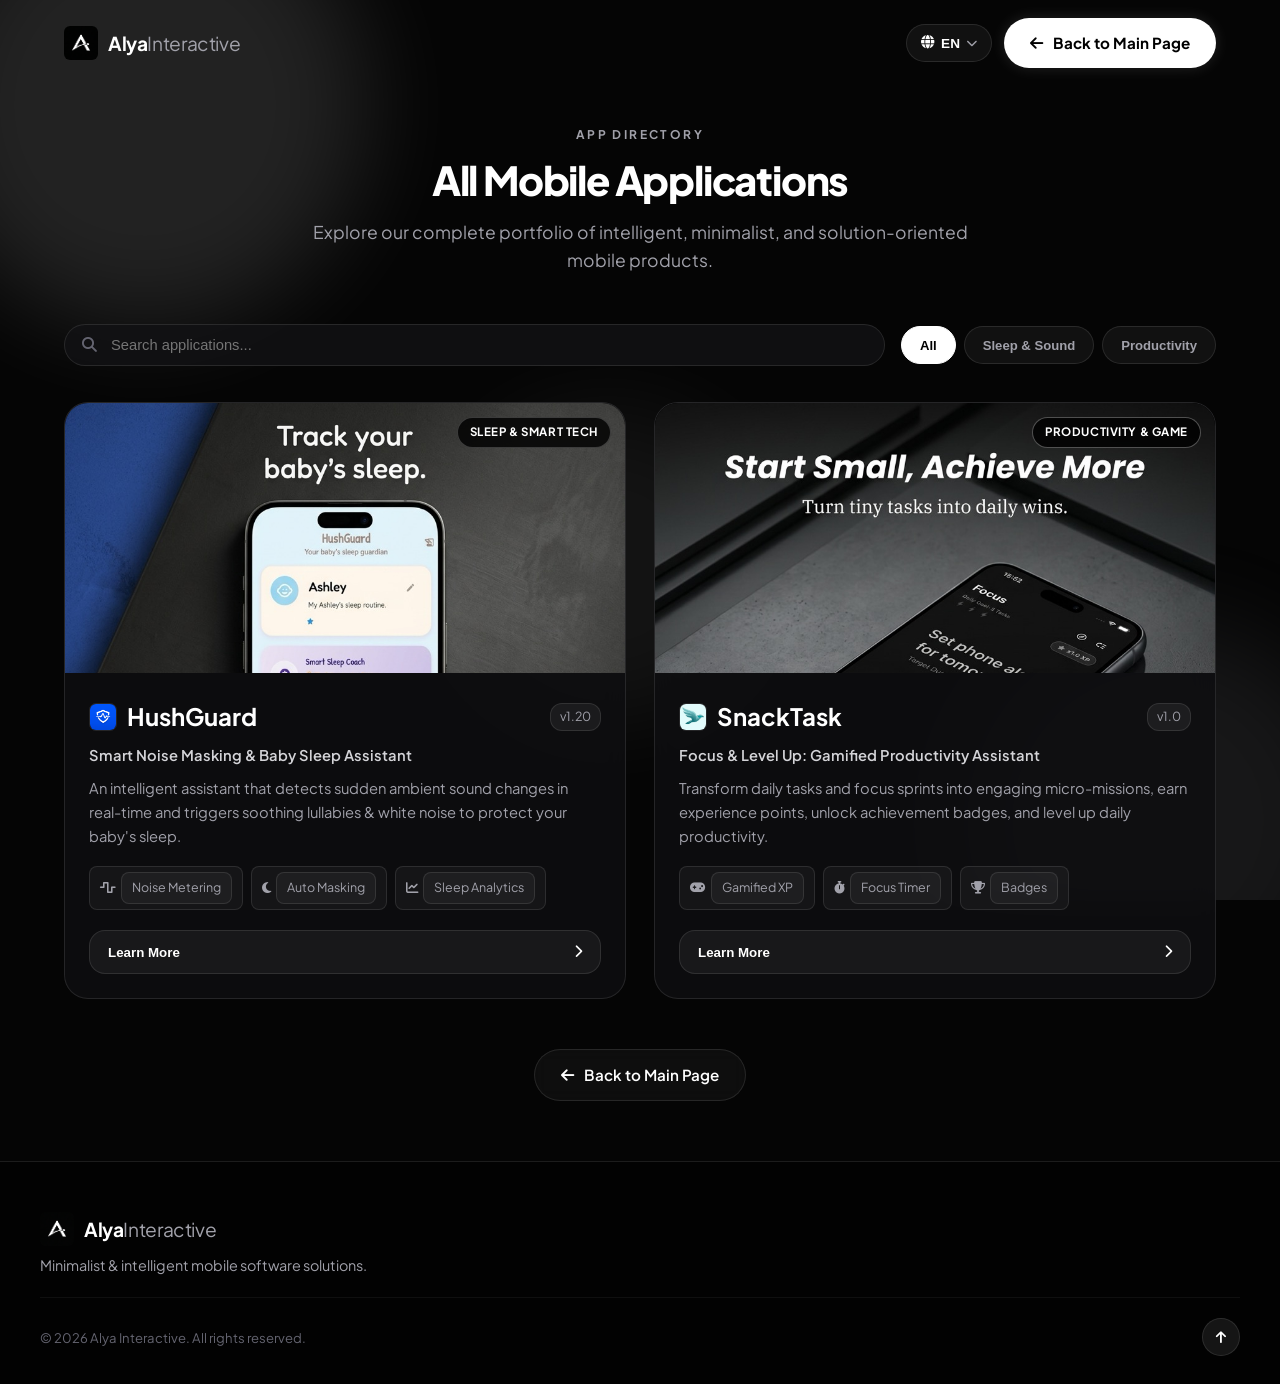
==== commit 6605a1a1: "feat: translate app card badges, feature chips and detail modal content across all 10 languages" ====
--- a/apps.html
+++ b/apps.html
@@ -98,7 +98,7 @@
                 <article class="app-card" data-category="sleep" data-name="hushguard sleep noise masking baby">
                     <div class="app-card-image">
                         <img src="assets/images/hushguard_mockup.png" alt="HushGuard Smart Noise Masking Assistant" loading="lazy">
-                        <div class="app-badge">Sleep & Smart Tech</div>
+                        <div class="app-badge" data-i18n="badge_sleep">Sleep & Smart Tech</div>
                     </div>
                     <div class="app-card-body">
                         <div class="app-title-row">
@@ -114,9 +114,9 @@
                         </p>
                         
                         <div class="app-features-chips">
-                            <span><i class="fa-solid fa-wave-square"></i> Noise Metering</span>
-                            <span><i class="fa-solid fa-moon"></i> Auto Masking</span>
-                            <span><i class="fa-solid fa-chart-line"></i> Sleep Analytics</span>
+                            <span><i class="fa-solid fa-wave-square"></i> <span data-i18n="chip_noise">Noise Metering</span></span>
+                            <span><i class="fa-solid fa-moon"></i> <span data-i18n="chip_masking">Auto Masking</span></span>
+                            <span><i class="fa-solid fa-chart-line"></i> <span data-i18n="chip_analytics">Sleep Analytics</span></span>
                         </div>
                         
                         <div class="app-card-actions">
@@ -132,7 +132,7 @@
                 <article class="app-card" data-category="productivity" data-name="snacktask focus task gamified productivity">
                     <div class="app-card-image">
                         <img src="assets/images/snacktask_mockup.png" alt="SnackTask Gamified Task & Focus Booster" loading="lazy">
-                        <div class="app-badge accent-green">Productivity & Game</div>
+                        <div class="app-badge accent-green" data-i18n="badge_prod">Productivity & Game</div>
                     </div>
                     <div class="app-card-body">
                         <div class="app-title-row">
@@ -148,9 +148,9 @@
                         </p>
                         
                         <div class="app-features-chips">
-                            <span><i class="fa-solid fa-gamepad"></i> Gamified XP</span>
-                            <span><i class="fa-solid fa-stopwatch"></i> Focus Timer</span>
-                            <span><i class="fa-solid fa-trophy"></i> Badges</span>
+                            <span><i class="fa-solid fa-gamepad"></i> <span data-i18n="chip_xp">Gamified XP</span></span>
+                            <span><i class="fa-solid fa-stopwatch"></i> <span data-i18n="chip_timer">Focus Timer</span></span>
+                            <span><i class="fa-solid fa-trophy"></i> <span data-i18n="chip_badges">Badges</span></span>
                         </div>
                         
                         <div class="app-card-actions">
@@ -201,25 +201,25 @@
                 <div class="modal-header">
                     <img src="assets/images/hushguard_mockup.png" alt="HushGuard Screenshot" class="modal-img">
                     <div>
-                        <span class="modal-tag">Baby & Sleep Tech</span>
+                        <span class="modal-tag" data-i18n="badge_sleep">Sleep & Smart Tech</span>
                         <h2>HushGuard</h2>
-                        <p class="modal-sub">Smart Noise Monitoring & Masking Assistant</p>
+                        <p class="modal-sub" data-i18n="hushguard_tagline">Smart Noise Masking & Baby Sleep Assistant</p>
                     </div>
                 </div>
                 <div class="modal-body-text">
-                    <h4>Key Features</h4>
+                    <h4 data-i18n="modal_key_features">Key Features</h4>
                     <ul>
-                        <li><i class="fa-solid fa-check"></i> <strong>Ambient Noise Monitoring:</strong> Real-time high-precision decibel and noise level detection.</li>
-                        <li><i class="fa-solid fa-check"></i> <strong>Automated Sound Trigger:</strong> Instantly plays soothing white noise or lullabies when disturbance or crying is detected.</li>
-                        <li><i class="fa-solid fa-check"></i> <strong>Rich Audio Library:</strong> Ocean waves, rain soundscapes, white noise, and custom lullabies.</li>
-                        <li><i class="fa-solid fa-check"></i> <strong>Background Efficiency:</strong> Continues monitoring seamlessly with minimal battery footprint even with screen off.</li>
+                        <li><i class="fa-solid fa-check"></i> <span data-i18n="hg_feat_1">Ambient Noise Monitoring: Real-time high-precision decibel and noise level detection.</span></li>
+                        <li><i class="fa-solid fa-check"></i> <span data-i18n="hg_feat_2">Automated Sound Trigger: Instantly plays soothing white noise or lullabies when disturbance or crying is detected.</span></li>
+                        <li><i class="fa-solid fa-check"></i> <span data-i18n="hg_feat_3">Rich Audio Library: Ocean waves, rain soundscapes, white noise, and custom lullabies.</span></li>
+                        <li><i class="fa-solid fa-check"></i> <span data-i18n="hg_feat_4">Background Efficiency: Continues monitoring seamlessly with minimal battery footprint even with screen off.</span></li>
                     </ul>
                     <div class="modal-store-buttons">
                         <a href="https://play.google.com/store/apps/details?id=com.hushguard.app" target="_blank" rel="noopener" class="btn-store active-store">
                             <i class="fa-brands fa-google-play"></i> Google Play Store
                         </a>
                         <a href="#" class="btn-store disabled" onclick="alert('App Store download link will be live soon!')">
-                            <i class="fa-brands fa-apple"></i> App Store (Coming Soon)
+                            <i class="fa-brands fa-apple"></i> <span data-i18n="btn_appstore_soon">App Store (Coming Soon)</span>
                         </a>
                     </div>
                 </div>
@@ -229,25 +229,25 @@
                 <div class="modal-header">
                     <img src="assets/images/snacktask_mockup.png" alt="SnackTask Screenshot" class="modal-img">
                     <div>
-                        <span class="modal-tag">Productivity & Gaming</span>
+                        <span class="modal-tag" data-i18n="badge_prod">Productivity & Game</span>
                         <h2>SnackTask</h2>
-                        <p class="modal-sub">Gamified Task & Focus Sprint Tracker</p>
+                        <p class="modal-sub" data-i18n="snacktask_tagline">Focus & Level Up: Gamified Productivity Assistant</p>
                     </div>
                 </div>
                 <div class="modal-body-text">
-                    <h4>Key Features</h4>
+                    <h4 data-i18n="modal_key_features">Key Features</h4>
                     <ul>
-                        <li><i class="fa-solid fa-check"></i> <strong>Gamified Task Engine:</strong> Earn XP points, level up, and build productivity streaks as you complete daily goals.</li>
-                        <li><i class="fa-solid fa-check"></i> <strong>Pomodoro Focus Sprints:</strong> Manage your deep work sessions with customizable focus timers.</li>
-                        <li><i class="fa-solid fa-check"></i> <strong>Snack & Badge System:</strong> Unlock fun badges, avatars, and rewards for milestone accomplishments.</li>
-                        <li><i class="fa-solid fa-check"></i> <strong>Clean & Lightning Fast:</strong> Zero friction, minimalist layout focused purely on your goals.</li>
+                        <li><i class="fa-solid fa-check"></i> <span data-i18n="st_feat_1">Gamified Task Engine: Earn XP points, level up, and build productivity streaks as you complete daily goals.</span></li>
+                        <li><i class="fa-solid fa-check"></i> <span data-i18n="st_feat_2">Pomodoro Focus Sprints: Manage your deep work sessions with customizable focus timers.</span></li>
+                        <li><i class="fa-solid fa-check"></i> <span data-i18n="st_feat_3">Snack & Badge System: Unlock fun badges, avatars, and rewards for milestone accomplishments.</span></li>
+                        <li><i class="fa-solid fa-check"></i> <span data-i18n="st_feat_4">Clean & Lightning Fast: Zero friction, minimalist layout focused purely on your goals.</span></li>
                     </ul>
                     <div class="modal-store-buttons">
                         <a href="https://play.google.com/store/apps/details?id=com.alyainteractive.snacktask" target="_blank" rel="noopener" class="btn-store active-store">
                             <i class="fa-brands fa-google-play"></i> Google Play Store
                         </a>
                         <a href="#" class="btn-store disabled" onclick="alert('App Store download link will be live soon!')">
-                            <i class="fa-brands fa-apple"></i> App Store (Coming Soon)
+                            <i class="fa-brands fa-apple"></i> <span data-i18n="btn_appstore_soon">App Store (Coming Soon)</span>
                         </a>
                     </div>
                 </div>
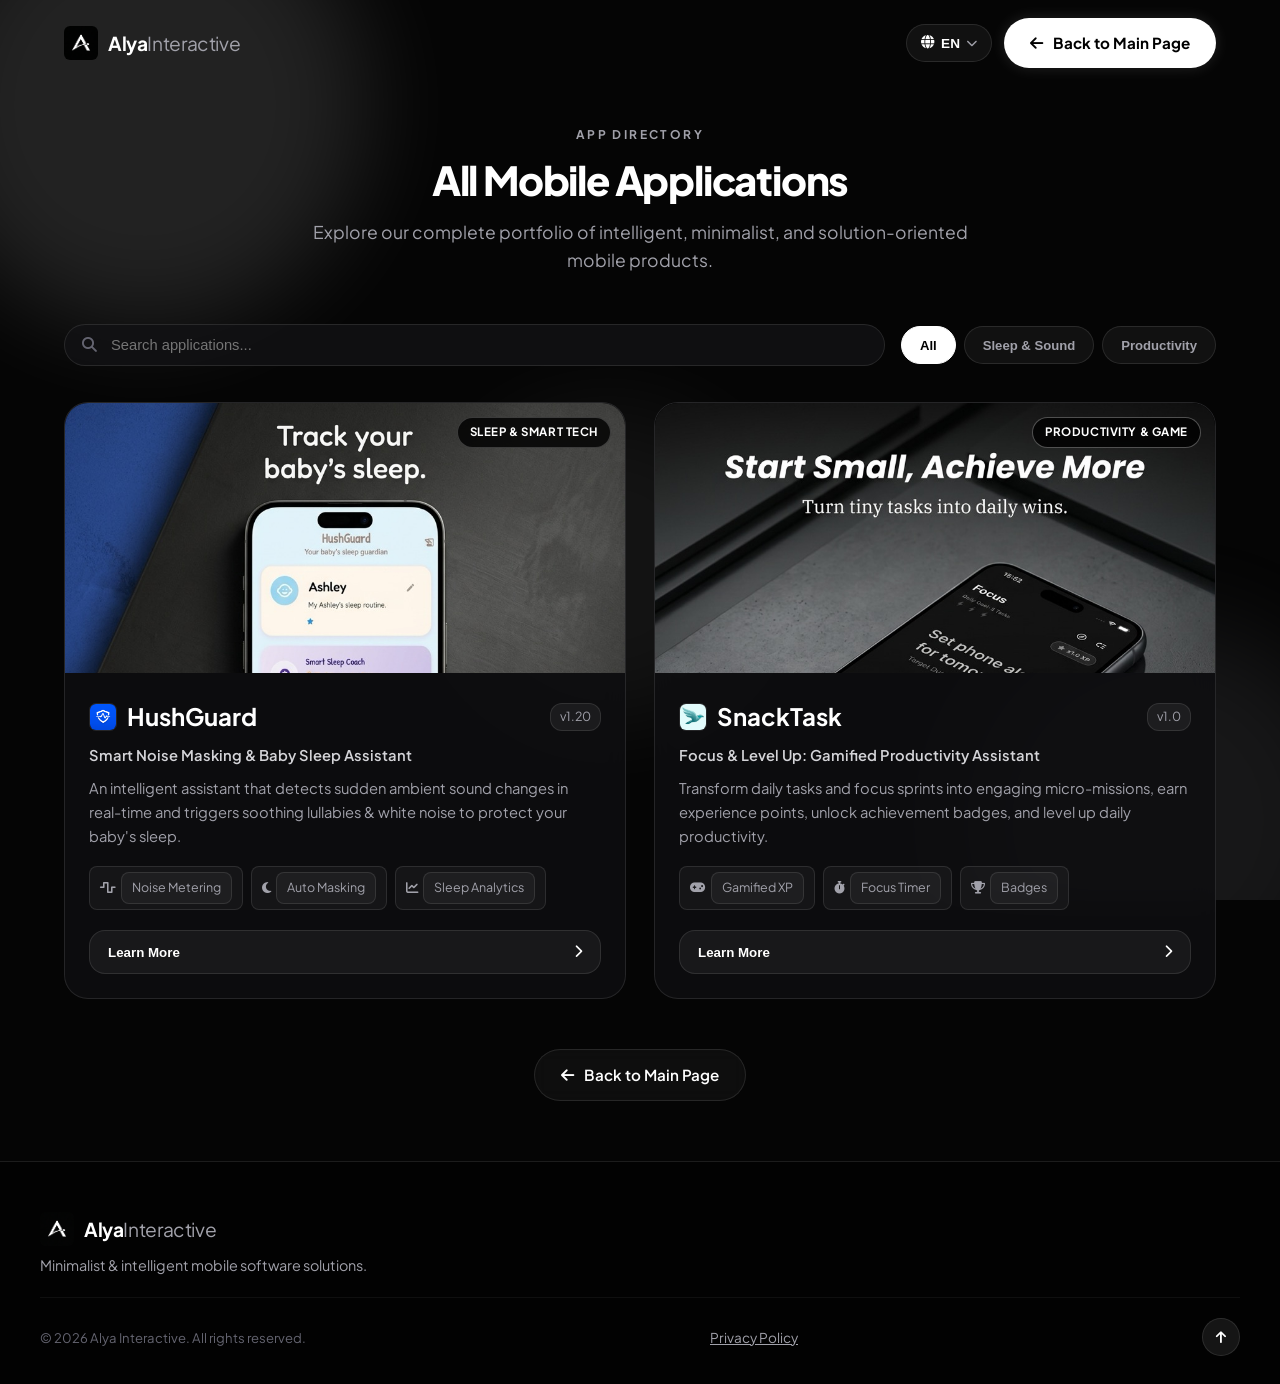
==== commit f8013deb: "feat: add comprehensive Play Store & App Store compliant Privacy Policy page privacy-policy.html" ====
--- a/apps.html
+++ b/apps.html
@@ -185,6 +185,9 @@
             
             <div class="footer-bottom">
                 <p data-i18n="footer_rights">© 2026 Alya Interactive. All rights reserved.</p>
+                <div class="footer-policy-link">
+                    <a href="privacy-policy.html" class="contact-link">Privacy Policy</a>
+                </div>
                 <button class="back-to-top" id="back-to-top" onclick="window.scrollTo({top: 0, behavior: 'smooth'})" aria-label="Back to Top">
                     <i class="fa-solid fa-arrow-up"></i>
                 </button>
--- a/style.css
+++ b/style.css
@@ -1268,6 +1268,97 @@
     cursor: pointer;
 }
 
+/* Privacy Policy Page Styles */
+.policy-section {
+    padding-top: 130px;
+    padding-bottom: 80px;
+}
+
+.policy-card {
+    background: var(--bg-card);
+    border: 1px solid var(--border-color);
+    border-radius: var(--radius-xl);
+    padding: 50px;
+    backdrop-filter: blur(16px);
+    -webkit-backdrop-filter: blur(16px);
+    box-shadow: var(--shadow-card);
+}
+
+.policy-header {
+    text-align: center;
+    border-bottom: 1px solid var(--border-color);
+    padding-bottom: 24px;
+    margin-bottom: 36px;
+}
+
+.policy-header h1 {
+    font-size: clamp(2.2rem, 5vw, 3.2rem);
+    font-weight: 800;
+    margin-top: 6px;
+    margin-bottom: 8px;
+}
+
+.policy-meta {
+    color: var(--text-muted);
+    font-size: 0.88rem;
+    font-weight: 500;
+}
+
+.policy-content {
+    color: var(--text-secondary);
+    font-size: 0.98rem;
+    line-height: 1.75;
+}
+
+.policy-content h2 {
+    color: var(--text-primary);
+    font-size: 1.4rem;
+    font-weight: 700;
+    margin-top: 36px;
+    margin-bottom: 16px;
+    border-left: 3px solid #ffffff;
+    padding-left: 12px;
+}
+
+.policy-content h3 {
+    color: #e4e4e7;
+    font-size: 1.15rem;
+    font-weight: 600;
+    margin-top: 24px;
+    margin-bottom: 12px;
+}
+
+.policy-content p {
+    margin-bottom: 16px;
+}
+
+.policy-content ul {
+    margin-bottom: 20px;
+    padding-left: 24px;
+}
+
+.policy-content li {
+    margin-bottom: 8px;
+}
+
+.policy-back-cta {
+    display: flex;
+    justify-content: center;
+    margin-top: 48px;
+    padding-top: 24px;
+    border-top: 1px solid var(--border-color);
+}
+
+.footer-policy-link a {
+    color: var(--text-secondary);
+    text-decoration: underline;
+    font-size: 0.85rem;
+}
+
+.footer-policy-link a:hover {
+    color: #ffffff;
+}
+
 /* ==========================================================================
    Comprehensive Mobile Responsiveness (Phones & Tablets)
    ========================================================================== */
